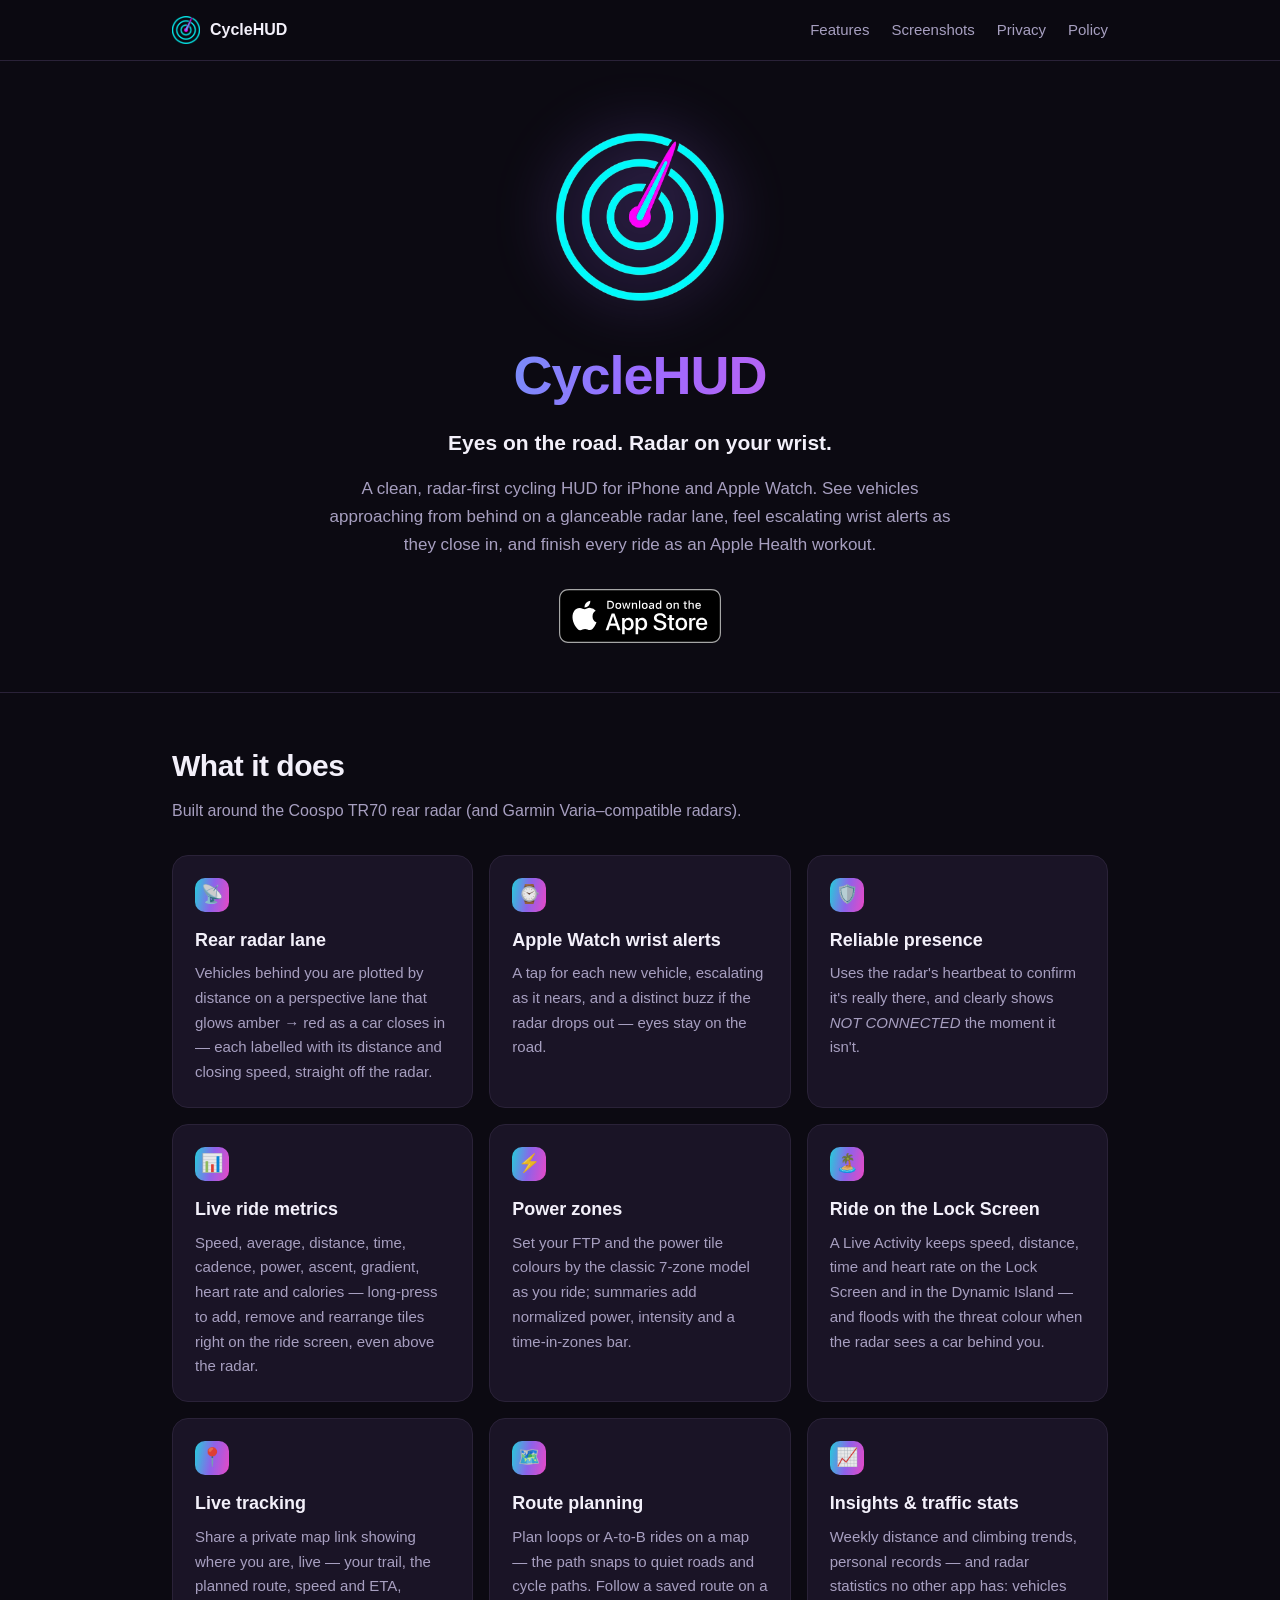
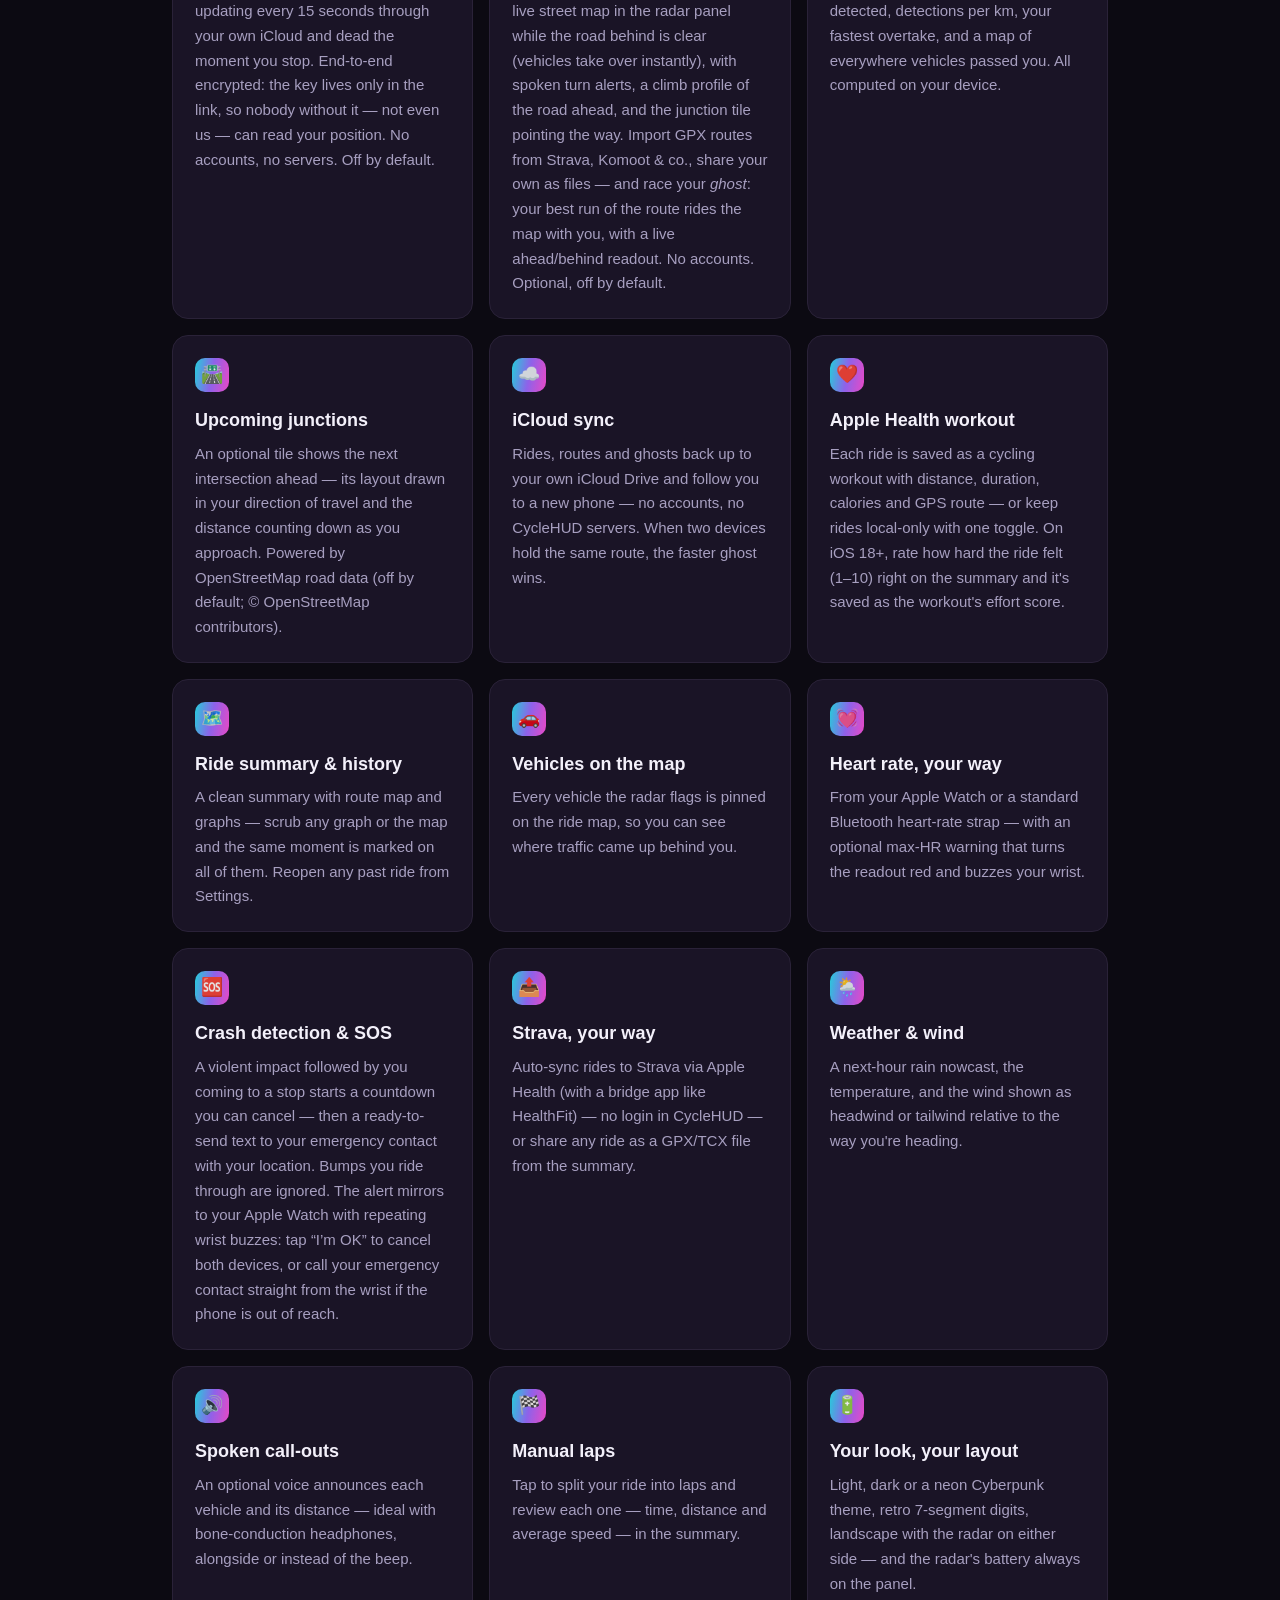
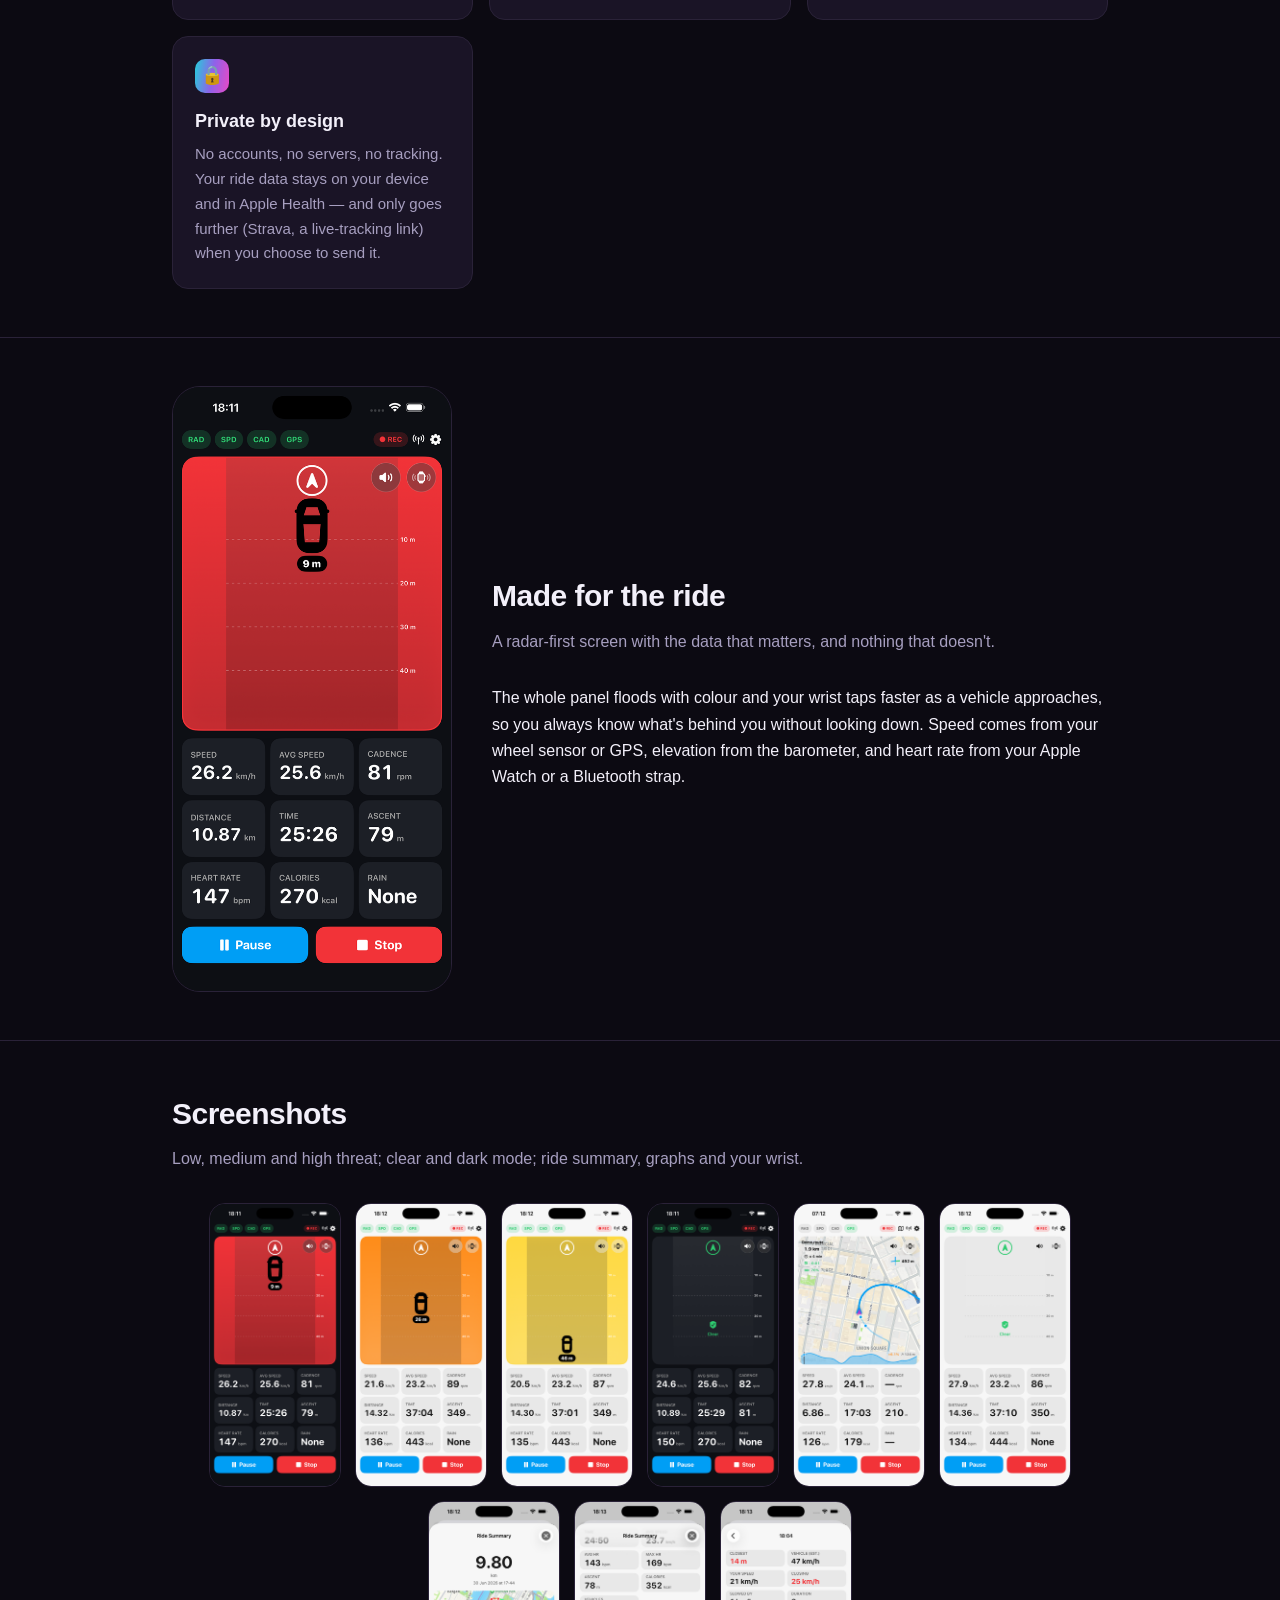
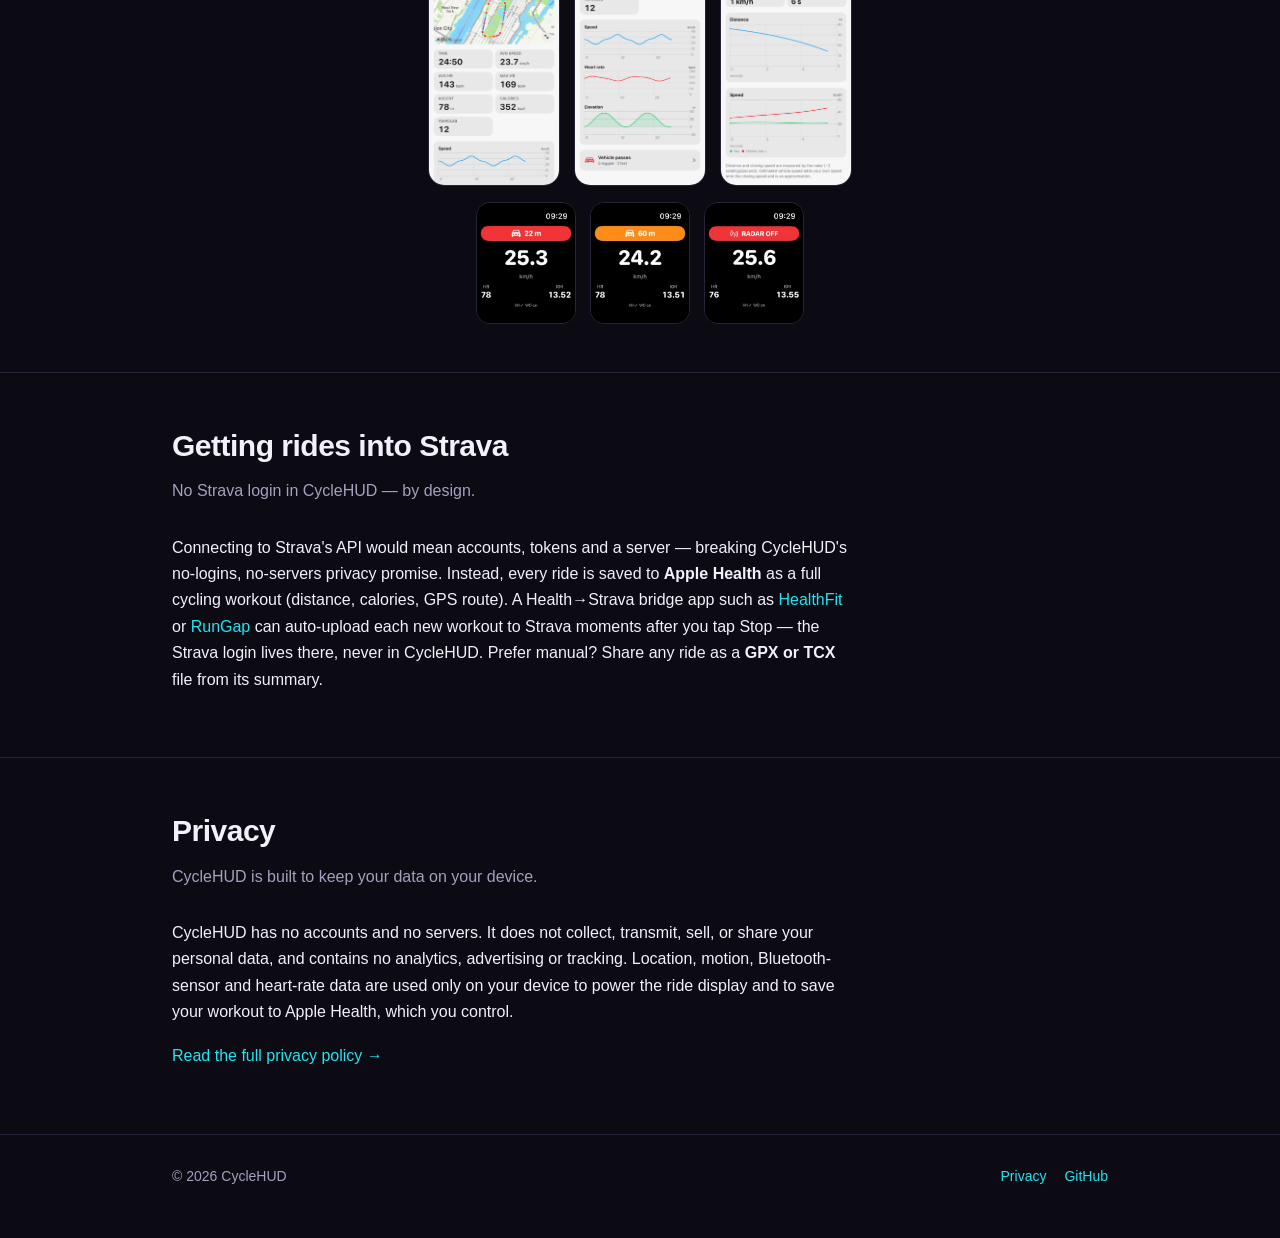
==== docs/index.html @ 5adb099f "Website: revert Strava wording to the bridge/GPX story for now The built-in upload is parked (no API" ====
<!DOCTYPE html>
<html lang="en">
<head>
  <meta charset="utf-8">
  <meta name="viewport" content="width=device-width, initial-scale=1">
  <title>CycleHUD — radar-first cycling HUD for iPhone &amp; Apple Watch</title>
  <meta name="description" content="CycleHUD is a clean, radar-first cycling HUD for iPhone and Apple Watch. See vehicles approaching from behind, feel wrist alerts, and save each ride to Apple Health.">
  <link rel="icon" href="logo.png">
  <link rel="stylesheet" href="style.css">
  <meta property="og:title" content="CycleHUD">
  <meta property="og:description" content="A clean, radar-first cycling HUD for iPhone & Apple Watch.">
  <meta property="og:image" content="logo.png">
</head>
<body>
  <header class="nav">
    <div class="wrap">
      <span class="brand"><img src="logo.png" alt="CycleHUD logo"> CycleHUD</span>
      <nav>
        <a href="#features">Features</a>
        <a href="#screens">Screenshots</a>
        <a href="#privacy">Privacy</a>
        <a href="privacy.html">Policy</a>
      </nav>
    </div>
  </header>

  <main>
    <section class="hero" style="border-top:none">
      <div class="wrap">
        <img class="logo" src="logo.png" alt="CycleHUD radar logo">
        <h1>CycleHUD</h1>
        <p class="tag">Eyes on the road. Radar on your wrist.</p>
        <p class="lead">
          A clean, radar-first cycling HUD for iPhone and Apple Watch. See vehicles
          approaching from behind on a glanceable radar lane, feel escalating wrist
          alerts as they close in, and finish every ride as an Apple Health workout.
        </p>
        <!-- Country-free link (no /us/) so each visitor lands on their own
             storefront; itscg/itsct are Apple's badge-attribution tokens. -->
        <a class="appstore" href="https://apps.apple.com/app/cyclehud/id6784582667?itscg=30200&amp;itsct=apps_box_badge">
          <img src="appstore.svg" alt="Download on the App Store" height="54">
        </a>
      </div>
    </section>

    <section id="features">
      <div class="wrap">
        <h2>What it does</h2>
        <p class="sub">Built around the Coospo TR70 rear radar (and Garmin Varia–compatible radars).</p>
        <div class="grid">
          <div class="card">
            <div class="dot">📡</div>
            <h3>Rear radar lane</h3>
            <p>Vehicles behind you are plotted by distance on a perspective lane that glows amber → red as a car closes in — each labelled with its distance and closing speed, straight off the radar.</p>
          </div>
          <div class="card">
            <div class="dot">⌚️</div>
            <h3>Apple Watch wrist alerts</h3>
            <p>A tap for each new vehicle, escalating as it nears, and a distinct buzz if the radar drops out — eyes stay on the road.</p>
          </div>
          <div class="card">
            <div class="dot">🛡️</div>
            <h3>Reliable presence</h3>
            <p>Uses the radar's heartbeat to confirm it's really there, and clearly shows <em>NOT CONNECTED</em> the moment it isn't.</p>
          </div>
          <div class="card">
            <div class="dot">📊</div>
            <h3>Live ride metrics</h3>
            <p>Speed, average, distance, time, cadence, power, ascent, gradient, heart rate and calories — long-press to add, remove and rearrange tiles right on the ride screen, even above the radar.</p>
          </div>
          <div class="card">
            <div class="dot">⚡️</div>
            <h3>Power zones</h3>
            <p>Set your FTP and the power tile colours by the classic 7-zone model as you ride; summaries add normalized power, intensity and a time-in-zones bar.</p>
          </div>
          <div class="card">
            <div class="dot">🏝️</div>
            <h3>Ride on the Lock Screen</h3>
            <p>A Live Activity keeps speed, distance, time and heart rate on the Lock Screen and in the Dynamic Island — and floods with the threat colour when the radar sees a car behind you.</p>
          </div>
          <div class="card">
            <div class="dot">📍</div>
            <h3>Live tracking</h3>
            <p>Share a private map link showing where you are, live — your trail, the planned route, speed and ETA, updating every 15 seconds through your own iCloud and dead the moment you stop. End-to-end encrypted: the key lives only in the link, so nobody without it — not even us — can read your position. No accounts, no servers. Off by default.</p>
          </div>
          <div class="card">
            <div class="dot">🗺️</div>
            <h3>Route planning</h3>
            <p>Plan loops or A-to-B rides on a map — the path snaps to quiet roads and cycle paths. Follow a saved route on a live street map in the radar panel while the road behind is clear (vehicles take over instantly), with spoken turn alerts, a climb profile of the road ahead, and the junction tile pointing the way. Import GPX routes from Strava, Komoot &amp; co., share your own as files — and race your <em>ghost</em>: your best run of the route rides the map with you, with a live ahead/behind readout. No accounts. Optional, off by default.</p>
          </div>
          <div class="card">
            <div class="dot">📈</div>
            <h3>Insights &amp; traffic stats</h3>
            <p>Weekly distance and climbing trends, personal records — and radar statistics no other app has: vehicles detected, detections per km, your fastest overtake, and a map of everywhere vehicles passed you. All computed on your device.</p>
          </div>
          <div class="card">
            <div class="dot">🛣️</div>
            <h3>Upcoming junctions</h3>
            <p>An optional tile shows the next intersection ahead — its layout drawn in your direction of travel and the distance counting down as you approach. Powered by OpenStreetMap road data (off by default; © OpenStreetMap contributors).</p>
          </div>
          <div class="card">
            <div class="dot">☁️</div>
            <h3>iCloud sync</h3>
            <p>Rides, routes and ghosts back up to your own iCloud Drive and follow you to a new phone — no accounts, no CycleHUD servers. When two devices hold the same route, the faster ghost wins.</p>
          </div>
          <div class="card">
            <div class="dot">❤️</div>
            <h3>Apple Health workout</h3>
            <p>Each ride is saved as a cycling workout with distance, duration, calories and GPS route — or keep rides local-only with one toggle. On iOS 18+, rate how hard the ride felt (1–10) right on the summary and it's saved as the workout's effort score.</p>
          </div>
          <div class="card">
            <div class="dot">🗺️</div>
            <h3>Ride summary &amp; history</h3>
            <p>A clean summary with route map and graphs — scrub any graph or the map and the same moment is marked on all of them. Reopen any past ride from Settings.</p>
          </div>
          <div class="card">
            <div class="dot">🚗</div>
            <h3>Vehicles on the map</h3>
            <p>Every vehicle the radar flags is pinned on the ride map, so you can see where traffic came up behind you.</p>
          </div>
          <div class="card">
            <div class="dot">💓</div>
            <h3>Heart rate, your way</h3>
            <p>From your Apple Watch or a standard Bluetooth heart-rate strap — with an optional max-HR warning that turns the readout red and buzzes your wrist.</p>
          </div>
          <div class="card">
            <div class="dot">🆘</div>
            <h3>Crash detection &amp; SOS</h3>
            <p>A violent impact followed by you coming to a stop starts a countdown you can cancel — then a ready-to-send text to your emergency contact with your location. Bumps you ride through are ignored. The alert mirrors to your Apple Watch with repeating wrist buzzes: tap “I’m OK” to cancel both devices, or call your emergency contact straight from the wrist if the phone is out of reach.</p>
          </div>
          <div class="card">
            <div class="dot">📤</div>
            <h3>Strava, your way</h3>
            <p>Auto-sync rides to Strava via Apple Health (with a bridge app like HealthFit) — no login in CycleHUD — or share any ride as a GPX/TCX file from the summary.</p>
          </div>
          <div class="card">
            <div class="dot">🌦️</div>
            <h3>Weather &amp; wind</h3>
            <p>A next-hour rain nowcast, the temperature, and the wind shown as headwind or tailwind relative to the way you're heading.</p>
          </div>
          <div class="card">
            <div class="dot">🔊</div>
            <h3>Spoken call-outs</h3>
            <p>An optional voice announces each vehicle and its distance — ideal with bone-conduction headphones, alongside or instead of the beep.</p>
          </div>
          <div class="card">
            <div class="dot">🏁</div>
            <h3>Manual laps</h3>
            <p>Tap to split your ride into laps and review each one — time, distance and average speed — in the summary.</p>
          </div>
          <div class="card">
            <div class="dot">🔋</div>
            <h3>Your look, your layout</h3>
            <p>Light, dark or a neon Cyberpunk theme, retro 7-segment digits, landscape with the radar on either side — and the radar's battery always on the panel.</p>
          </div>
          <div class="card">
            <div class="dot">🔒</div>
            <h3>Private by design</h3>
            <p>No accounts, no servers, no tracking. Your ride data stays on your device and in Apple Health — and only goes further (Strava, a live-tracking link) when you choose to send it.</p>
          </div>
        </div>
      </div>
    </section>

    <section>
      <div class="wrap showcase">
        <img src="shots/alert-red.png" alt="CycleHUD main riding screen with the radar panel flooded red as a vehicle closes in">
        <div class="copy">
          <h2>Made for the ride</h2>
          <p class="sub">A radar-first screen with the data that matters, and nothing that doesn't.</p>
          <p>The whole panel floods with colour and your wrist taps faster as a vehicle
            approaches, so you always know what's behind you without looking down.
            Speed comes from your wheel sensor or GPS, elevation from the barometer,
            and heart rate from your Apple Watch or a Bluetooth strap.</p>
        </div>
      </div>
    </section>

    <section id="screens">
      <div class="wrap">
        <h2>Screenshots</h2>
        <p class="sub">Low, medium and high threat; clear and dark mode; ride summary, graphs and your wrist.</p>
        <div class="shots">
          <img src="shots/alert-red.png" alt="Vehicle closing in — radar flooded red">
          <img src="shots/alert-orange.png" alt="Vehicle approaching — amber">
          <img src="shots/radar-far.png" alt="Vehicle detected far back">
          <img src="shots/clear.png" alt="Road clear">
          <img src="shots/route.png" alt="Following a route — live street map with the ghost rider, junction badge and climb profile">
          <img src="shots/dark.png" alt="Dark mode">
          <img src="shots/summary.png" alt="Ride summary with route map">
          <img src="shots/graphs.png" alt="Speed, heart-rate and elevation graphs">
          <img src="shots/pass.png" alt="Vehicle pass detail">
        </div>
        <div class="shots watch">
          <img src="shots/watch-car.png" alt="Apple Watch — vehicle behind">
          <img src="shots/watch-medium.png" alt="Apple Watch — vehicle approaching">
          <img src="shots/watch-radaroff.png" alt="Apple Watch — radar-off warning">
        </div>
      </div>
    </section>

    <section id="strava">
      <div class="wrap">
        <h2>Getting rides into Strava</h2>
        <p class="sub">No Strava login in CycleHUD — by design.</p>
        <p class="policy" style="max-width:680px">
          Connecting to Strava's API would mean accounts, tokens and a server —
          breaking CycleHUD's no-logins, no-servers privacy promise. Instead, every
          ride is saved to <strong>Apple Health</strong> as a full cycling workout
          (distance, calories, GPS route). A Health→Strava bridge app such as
          <a href="https://apps.apple.com/app/healthfit/id1202650514">HealthFit</a>
          or <a href="https://apps.apple.com/app/rungap/id646549884">RunGap</a> can
          auto-upload each new workout to Strava moments after you tap Stop — the
          Strava login lives there, never in CycleHUD. Prefer manual? Share any ride
          as a <strong>GPX or TCX</strong> file from its summary.
        </p>
      </div>
    </section>

    <section id="privacy">
      <div class="wrap">
        <h2>Privacy</h2>
        <p class="sub">CycleHUD is built to keep your data on your device.</p>
        <p class="policy" style="max-width:680px">
          CycleHUD has no accounts and no servers. It does not collect, transmit, sell,
          or share your personal data, and contains no analytics, advertising or tracking.
          Location, motion, Bluetooth-sensor and heart-rate data are used only on your
          device to power the ride display and to save your workout to Apple Health, which
          you control.
        </p>
        <p style="margin-top:18px"><a href="privacy.html">Read the full privacy policy →</a></p>
      </div>
    </section>
  </main>

  <footer>
    <div class="wrap">
      <span>© <span id="yr"></span> CycleHUD</span>
      <nav>
        <a href="privacy.html">Privacy</a>
        <a href="https://github.com/paulrobinson010/CycleHUD">GitHub</a>
      </nav>
    </div>
  </footer>

  <div class="lightbox" id="lightbox"><img alt="Screenshot"></div>

  <script>
    document.getElementById('yr').textContent = new Date().getFullYear();
    (function () {
      var lb = document.getElementById('lightbox');
      var lbImg = lb.querySelector('img');
      document.querySelectorAll('.shots img').forEach(function (img) {
        img.addEventListener('click', function () {
          lbImg.src = img.src;
          lbImg.alt = img.alt;
          lb.classList.add('open');
        });
      });
      function close() { lb.classList.remove('open'); }
      lb.addEventListener('click', close);
      document.addEventListener('keydown', function (e) { if (e.key === 'Escape') close(); });
    })();
  </script>
</body>
</html>
---- docs/style.css ----
:root {
  --bg: #0c0a12;
  --bg-soft: #141020;
  --panel: #1a1426;
  --text: #f3f0fa;
  --muted: #a79fc0;
  --line: #2a2238;
  --cyan: #25e3ee;
  --pink: #ff4fd8;
  --purple: #9b6bff;
  --grad: linear-gradient(100deg, #25e3ee 0%, #9b6bff 50%, #ff4fd8 100%);
}

* { box-sizing: border-box; }

html { scroll-behavior: smooth; }

body {
  margin: 0;
  background: var(--bg);
  color: var(--text);
  font: 16px/1.65 -apple-system, BlinkMacSystemFont, "Segoe UI", Roboto, Helvetica, Arial, sans-serif;
  -webkit-font-smoothing: antialiased;
}

a { color: var(--cyan); text-decoration: none; }
a:hover { text-decoration: underline; }

.wrap { max-width: 980px; margin: 0 auto; padding: 0 22px; }

/* Nav */
header.nav {
  position: sticky; top: 0; z-index: 10;
  background: rgba(12,10,18,0.82);
  backdrop-filter: saturate(150%) blur(10px);
  border-bottom: 1px solid var(--line);
}
.nav .wrap { display: flex; align-items: center; gap: 14px; height: 60px; }
.nav .brand { display: flex; align-items: center; gap: 10px; font-weight: 700; }
.nav .brand img { width: 28px; height: 28px; }
.nav nav { margin-left: auto; display: flex; gap: 22px; font-size: 15px; }
.nav nav a { color: var(--muted); }
.nav nav a:hover { color: var(--text); text-decoration: none; }

/* Hero */
.hero { text-align: center; padding: 72px 0 40px; }
.hero img.logo {
  width: 168px; height: 168px;
  filter: drop-shadow(0 0 30px rgba(155,107,255,0.45));
}
.hero h1 {
  font-size: 54px; margin: 22px 0 6px; letter-spacing: -1px;
  background: var(--grad); -webkit-background-clip: text;
  background-clip: text; -webkit-text-fill-color: transparent;
}
.hero .tag { font-size: 21px; color: var(--text); margin: 0 0 14px; font-weight: 600; }
.hero p.lead { color: var(--muted); max-width: 640px; margin: 0 auto; font-size: 17px; }
.badge {
  display: inline-block; margin-top: 26px; padding: 10px 18px;
  border: 1px solid var(--line); border-radius: 999px;
  color: var(--muted); font-size: 14px; background: var(--bg-soft);
}
/* Official App Store badge: keep clear space ≥ ¼ badge height around it
   (Apple marketing guidelines) — the margins provide it. */
.hero .appstore { display: inline-block; margin-top: 30px; }
.hero .appstore img { height: 54px; width: auto; display: block; }
.hero .appstore:hover img { opacity: 0.85; }

/* Sections */
section { padding: 48px 0; border-top: 1px solid var(--line); }
section h2 { font-size: 30px; margin: 0 0 8px; letter-spacing: -0.5px; }
section .sub { color: var(--muted); margin: 0 0 30px; }

/* Features */
.grid { display: grid; grid-template-columns: repeat(auto-fit, minmax(250px, 1fr)); gap: 16px; }
.card {
  background: var(--panel); border: 1px solid var(--line);
  border-radius: 16px; padding: 22px;
}
.card h3 { margin: 0 0 6px; font-size: 18px; }
.card p { margin: 0; color: var(--muted); font-size: 15px; }
.card .dot {
  width: 34px; height: 34px; border-radius: 10px; margin-bottom: 14px;
  background: var(--grad); opacity: 0.9;
  display: flex; align-items: center; justify-content: center;
  font-size: 18px;
}

/* Showcase */
.showcase { display: flex; gap: 40px; align-items: center; flex-wrap: wrap; }
.showcase img { width: 280px; max-width: 70vw; border-radius: 28px; border: 1px solid var(--line); }
.showcase .copy { flex: 1; min-width: 260px; }

/* Privacy teaser + content */
.policy h3 { margin: 26px 0 6px; font-size: 19px; }
.policy p, .policy li { color: var(--muted); }
.policy ul { padding-left: 20px; }
.policy .updated { color: var(--muted); font-size: 14px; }
.note {
  background: var(--bg-soft); border: 1px solid var(--line);
  border-left: 3px solid var(--purple); border-radius: 10px;
  padding: 14px 18px; color: var(--muted); font-size: 15px;
}

/* Footer */
footer { border-top: 1px solid var(--line); padding: 30px 0 50px; color: var(--muted); font-size: 14px; }
footer .wrap { display: flex; gap: 16px; flex-wrap: wrap; align-items: center; }
footer nav { margin-left: auto; display: flex; gap: 18px; }

/* Screenshot gallery */
.shots { display: flex; flex-wrap: wrap; gap: 14px; justify-content: center; }
.shots img {
  width: 132px; border-radius: 16px; border: 1px solid var(--line);
  cursor: zoom-in; transition: transform .15s ease, border-color .15s ease;
}
.shots img:hover { transform: translateY(-3px); border-color: var(--purple); }
.shots.watch { margin-top: 16px; }
.shots.watch img { width: 100px; border-radius: 14px; }

/* Click-to-enlarge lightbox */
.lightbox {
  display: none; position: fixed; inset: 0; z-index: 100; cursor: zoom-out;
  background: rgba(6,4,12,0.92); align-items: center; justify-content: center; padding: 28px;
}
.lightbox.open { display: flex; }
.lightbox img {
  max-width: 92vw; max-height: 90vh; border-radius: 26px; border: 1px solid var(--line);
}

@media (max-width: 600px) {
  .hero h1 { font-size: 40px; }
  .nav nav { gap: 14px; }
  .shots img { width: 28vw; }
  .shots.watch img { width: 24vw; }
}
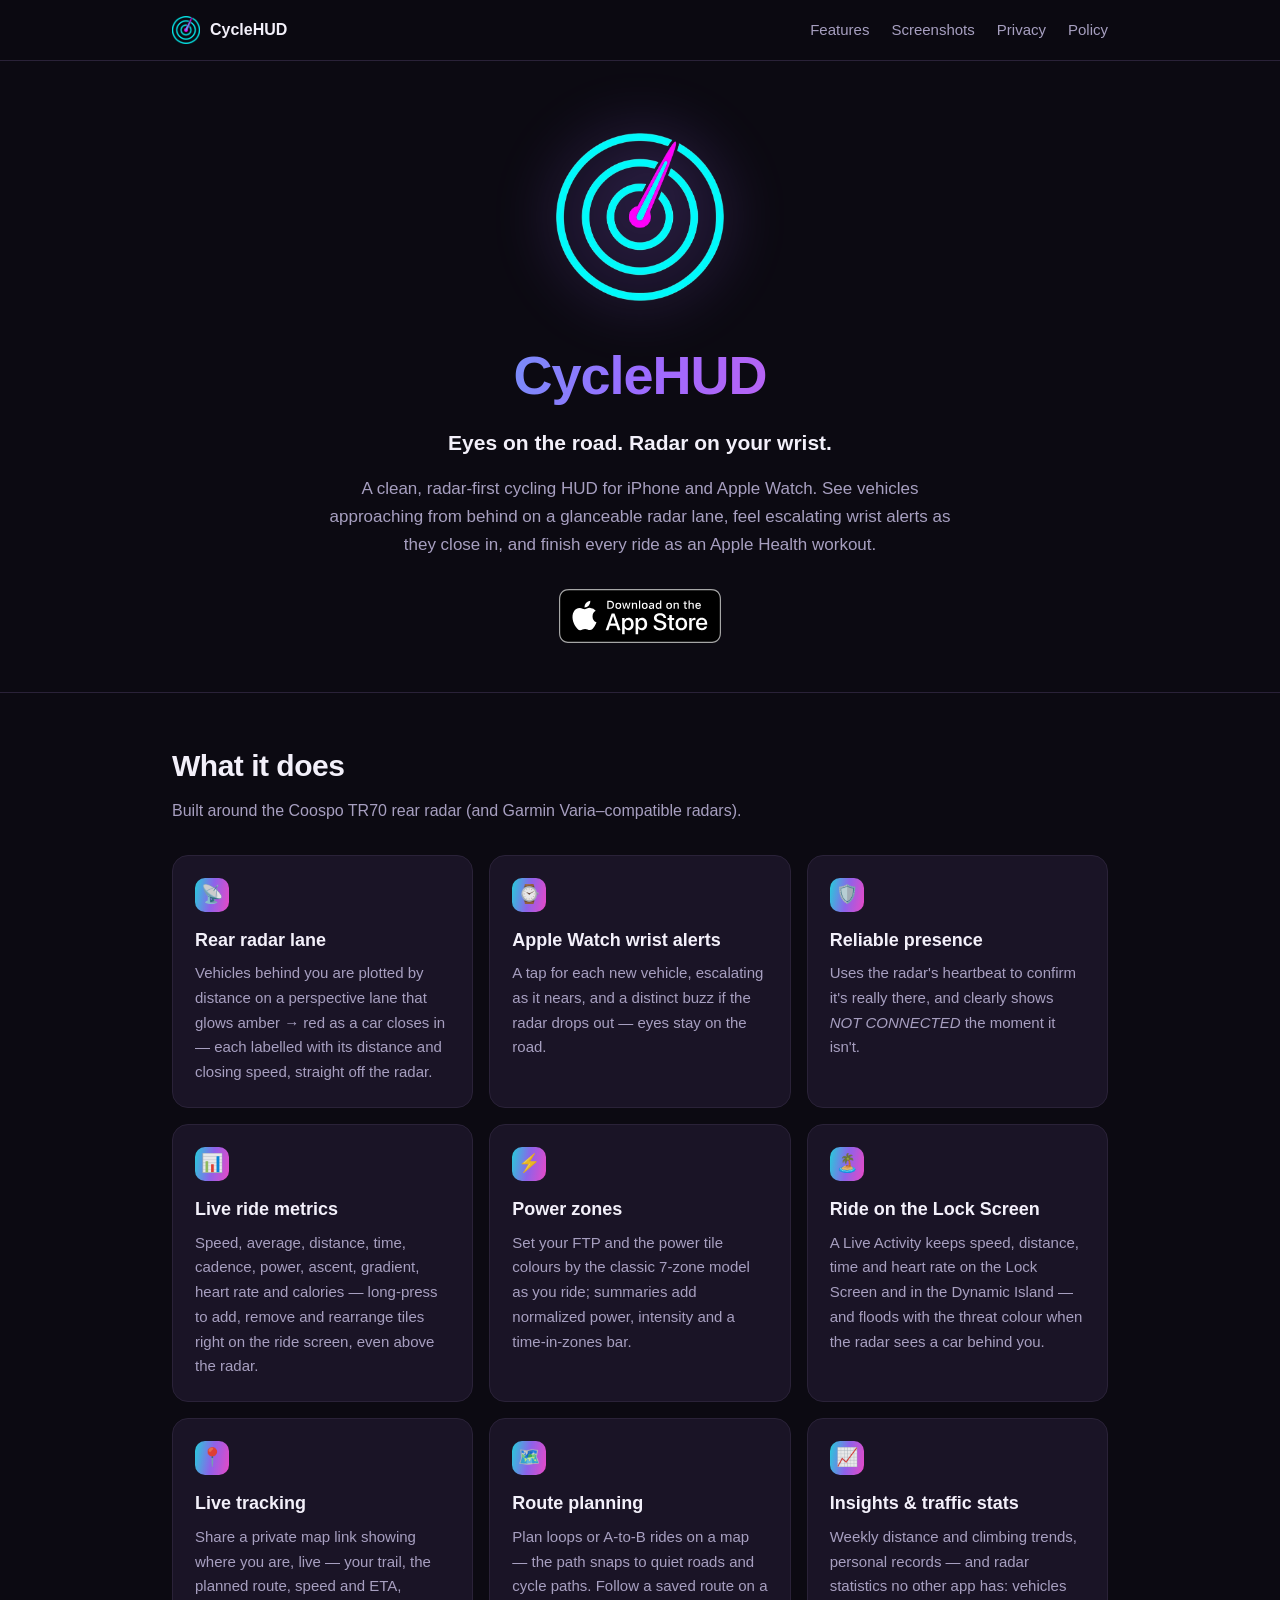
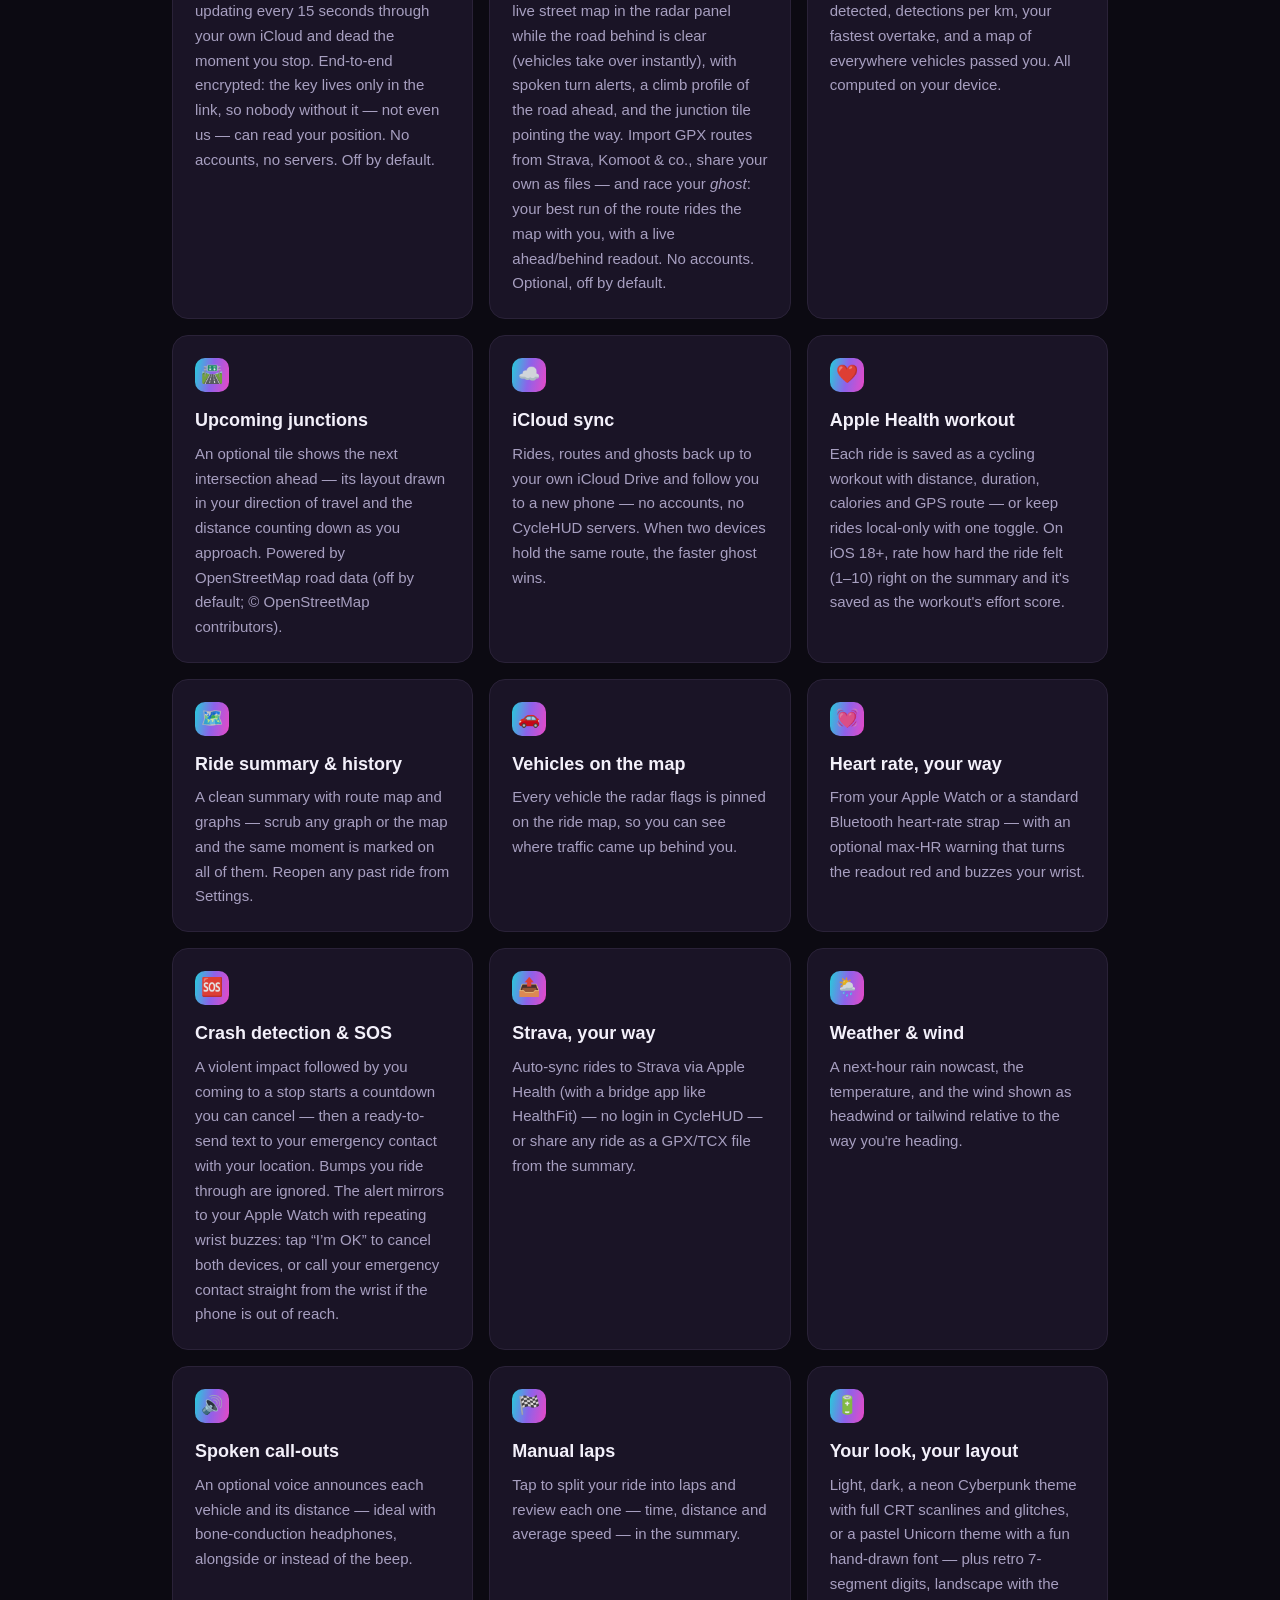
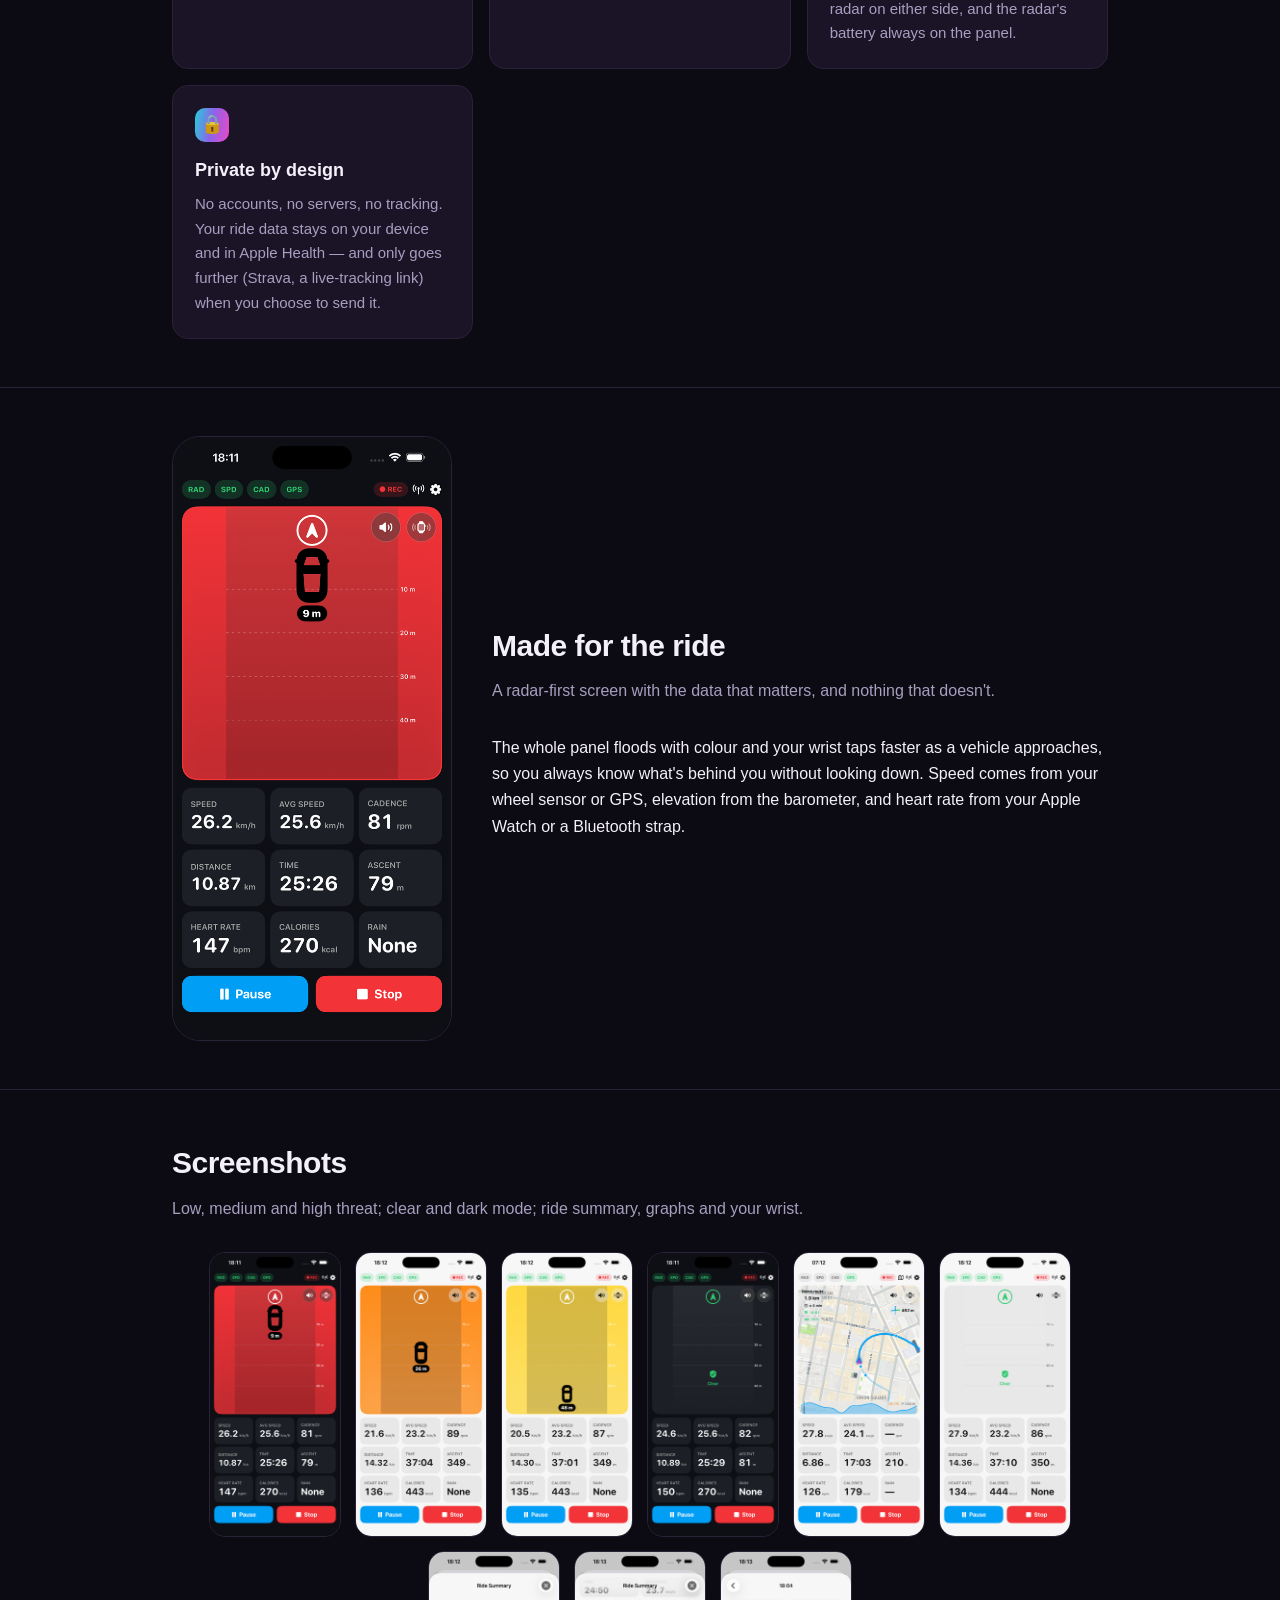
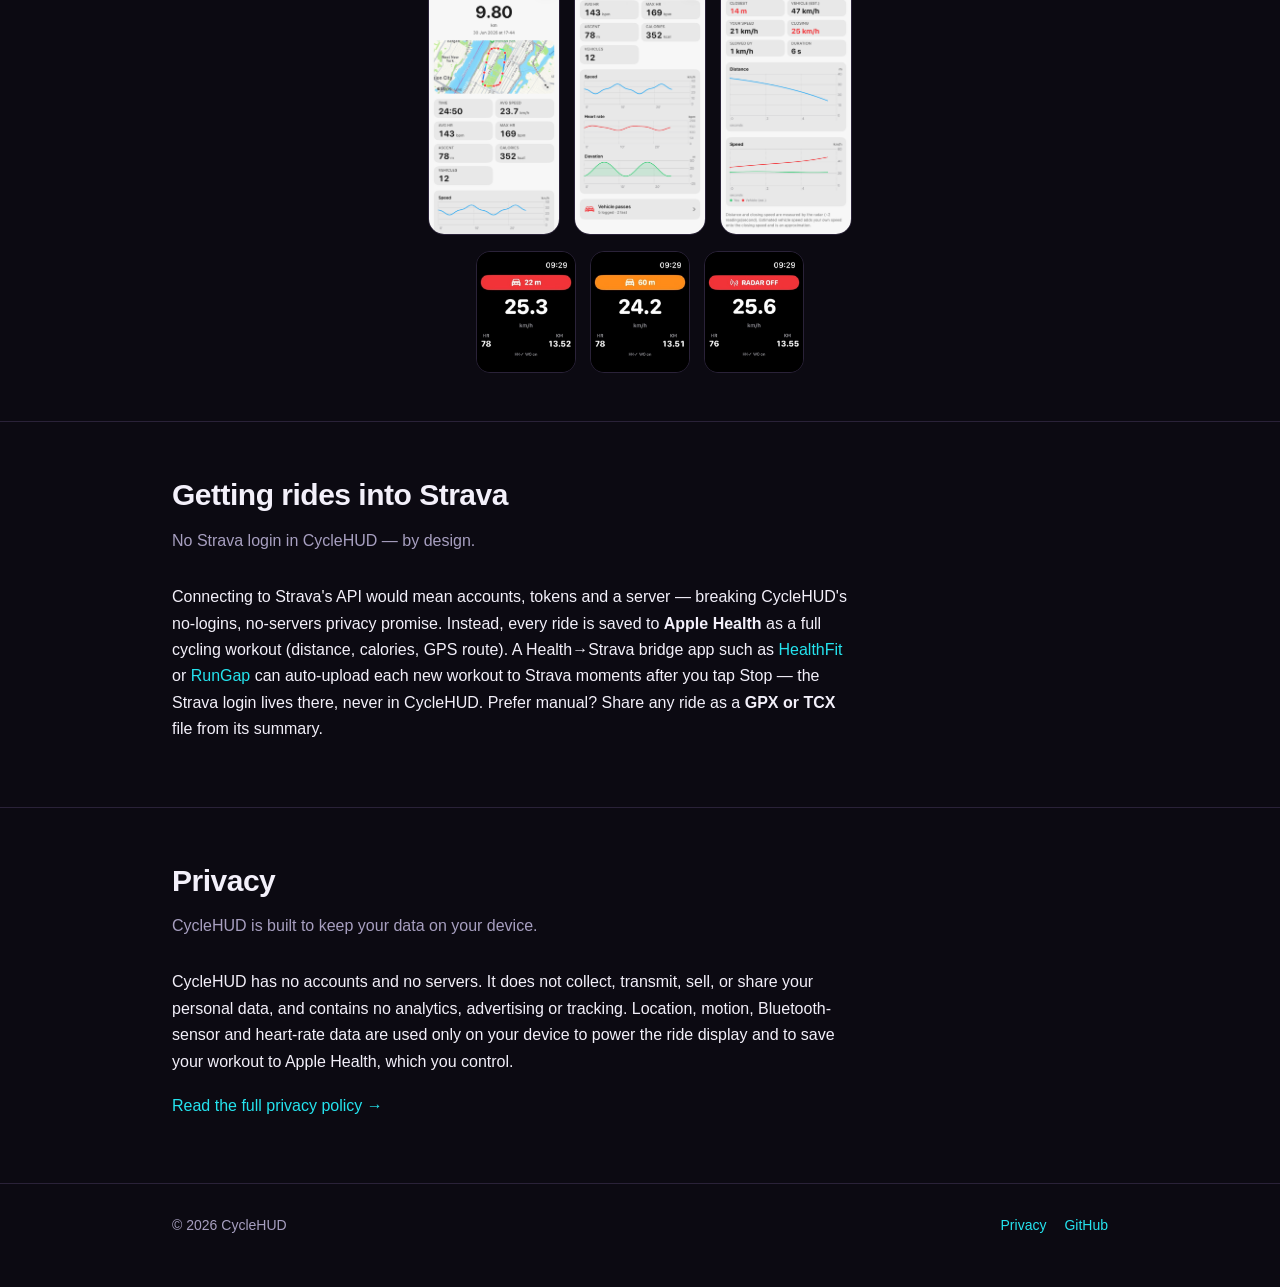
==== commit 125f40b6: "Unicorn theme: Cyberpunk's pastel antithesis Fourth appearance in Settings: a pink-to-mint pastel wa" ====
--- a/docs/index.html
+++ b/docs/index.html
@@ -151,7 +151,7 @@
           <div class="card">
             <div class="dot">🔋</div>
             <h3>Your look, your layout</h3>
-            <p>Light, dark or a neon Cyberpunk theme, retro 7-segment digits, landscape with the radar on either side — and the radar's battery always on the panel.</p>
+            <p>Light, dark, a neon Cyberpunk theme with full CRT scanlines and glitches, or a pastel Unicorn theme with a fun hand-drawn font — plus retro 7-segment digits, landscape with the radar on either side, and the radar's battery always on the panel.</p>
           </div>
           <div class="card">
             <div class="dot">🔒</div>
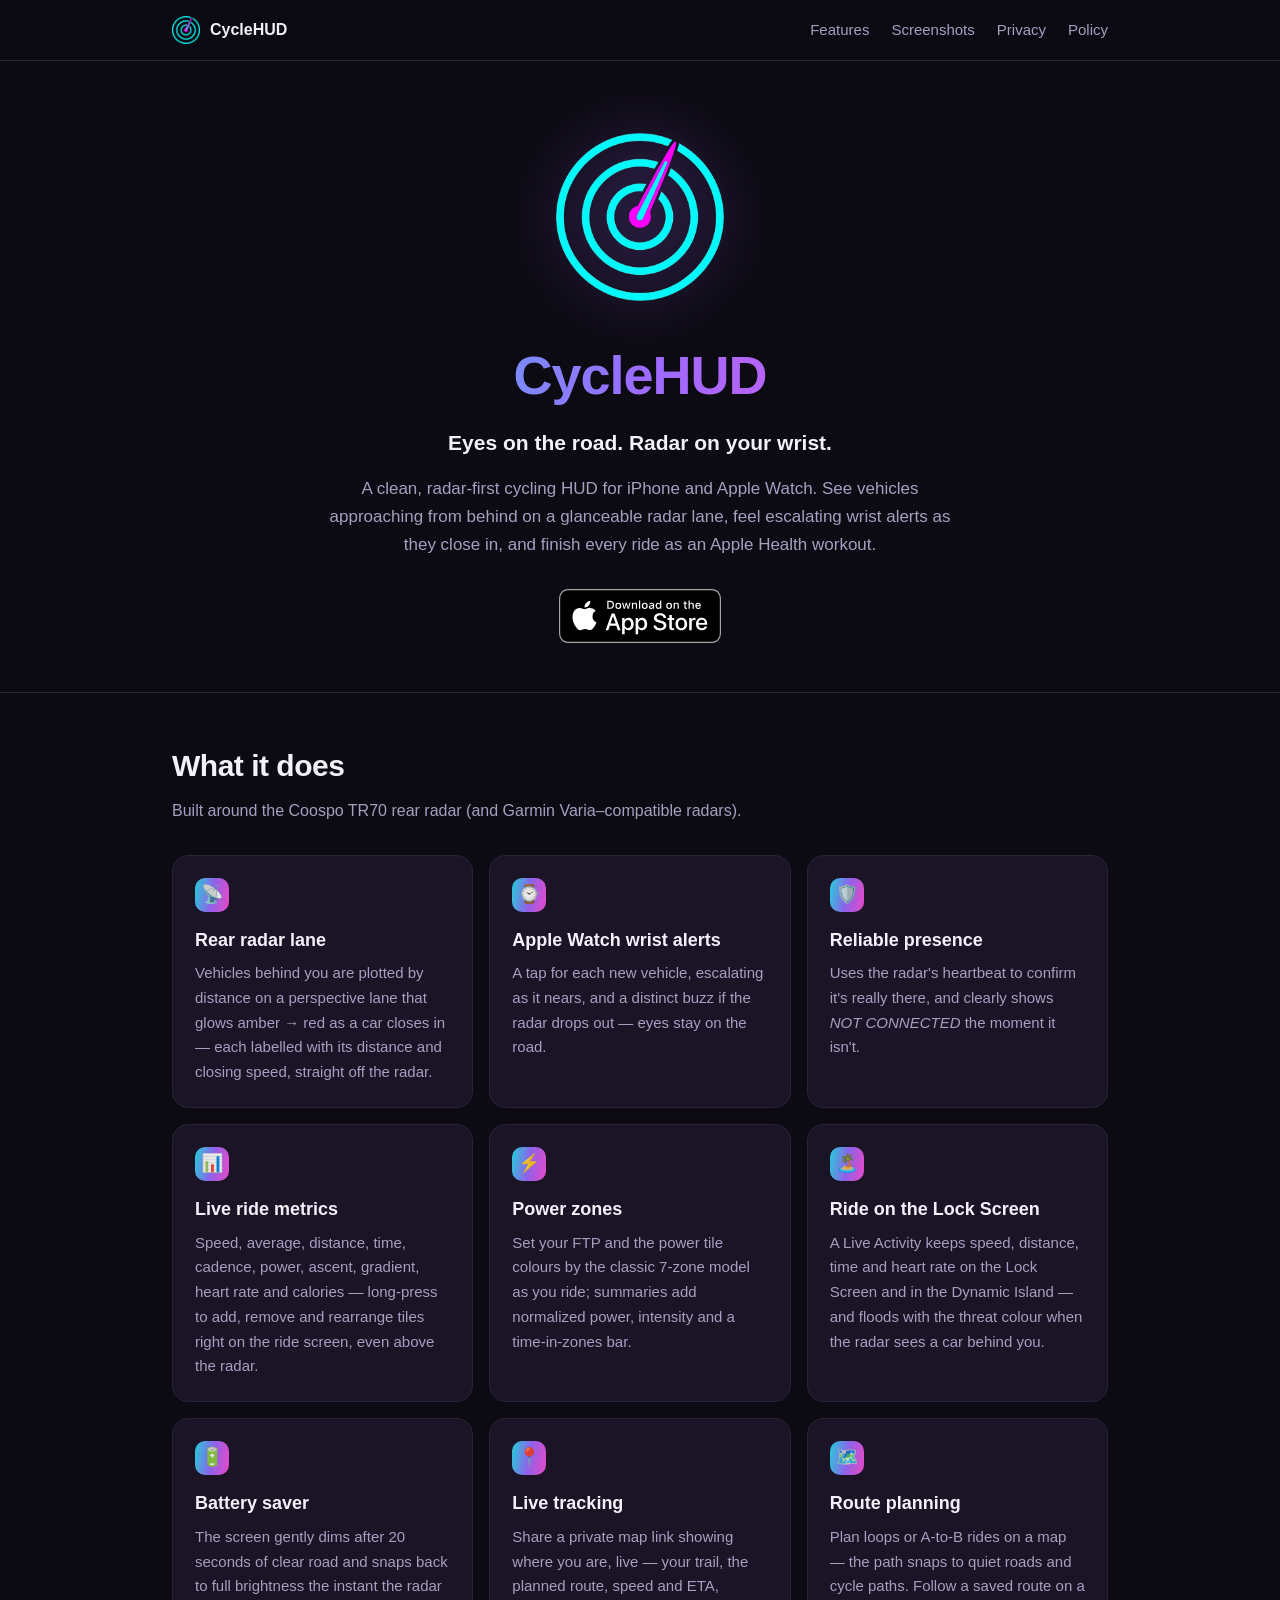
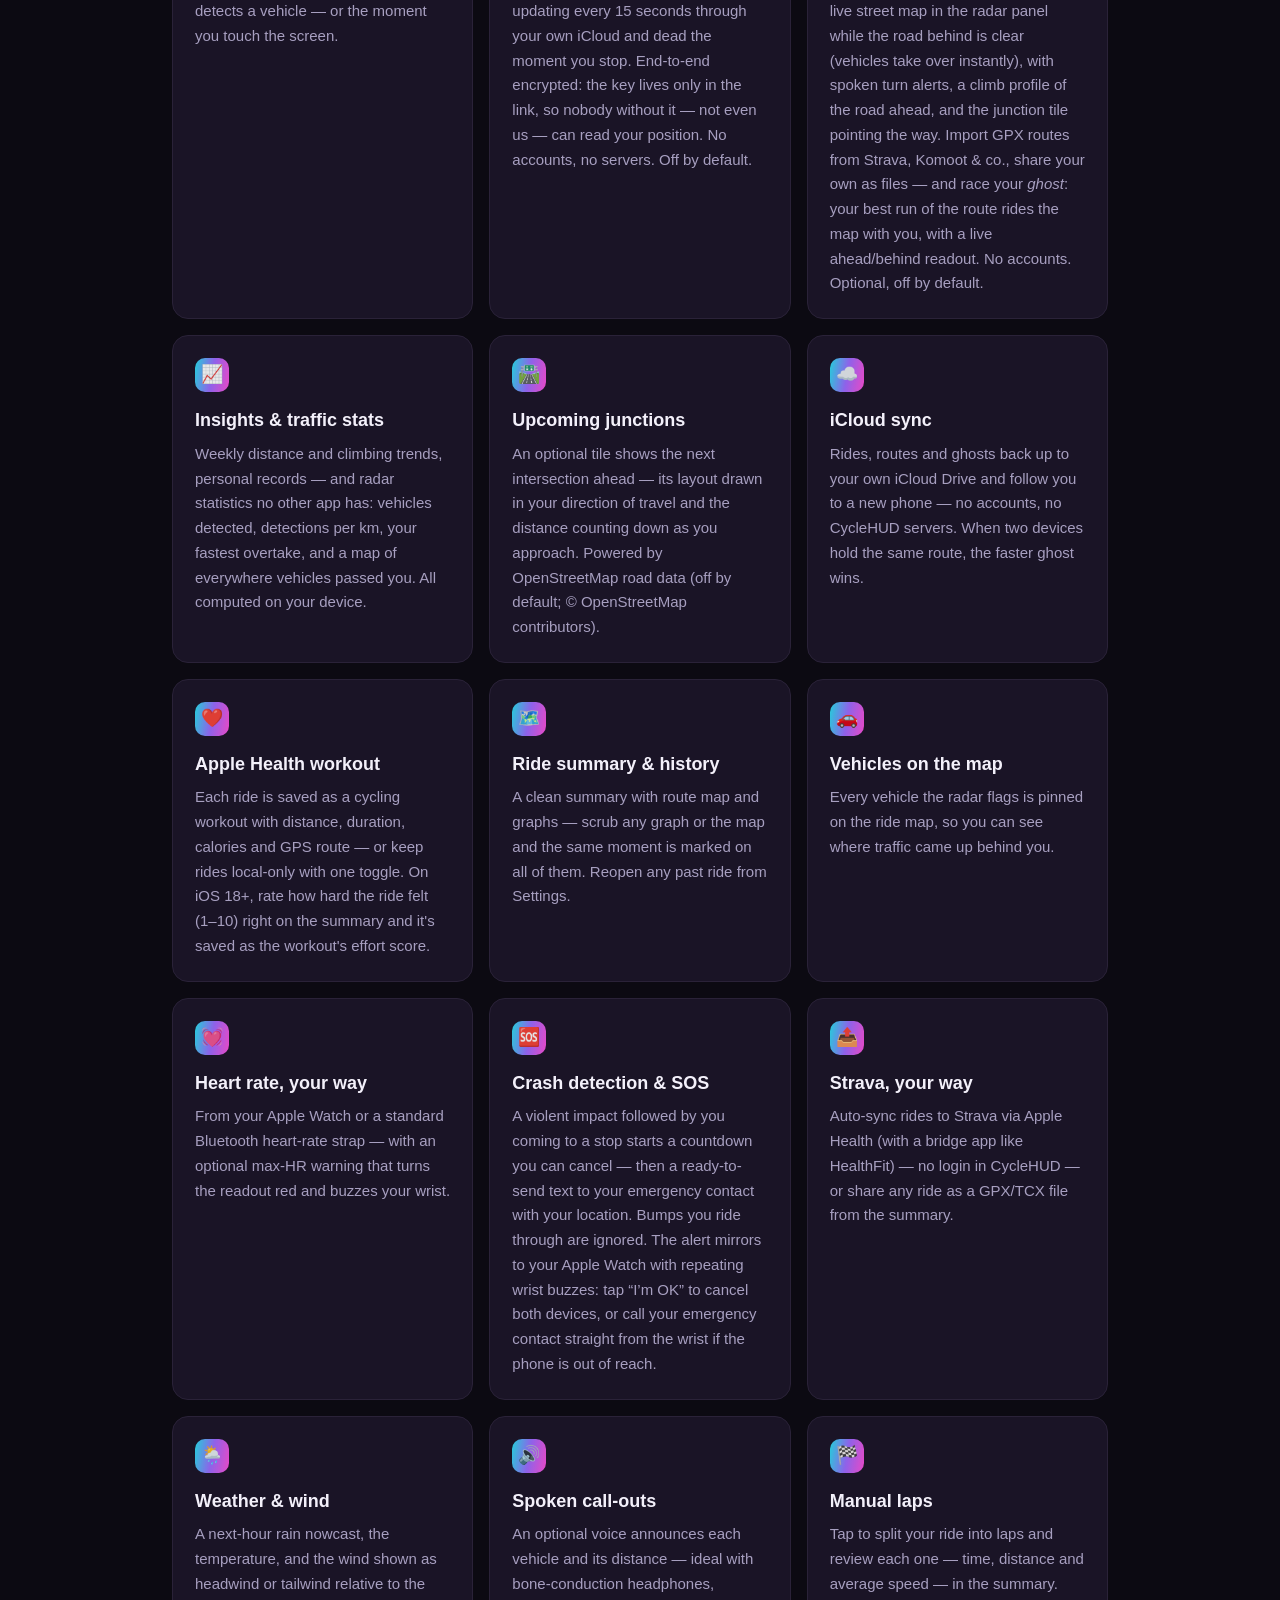
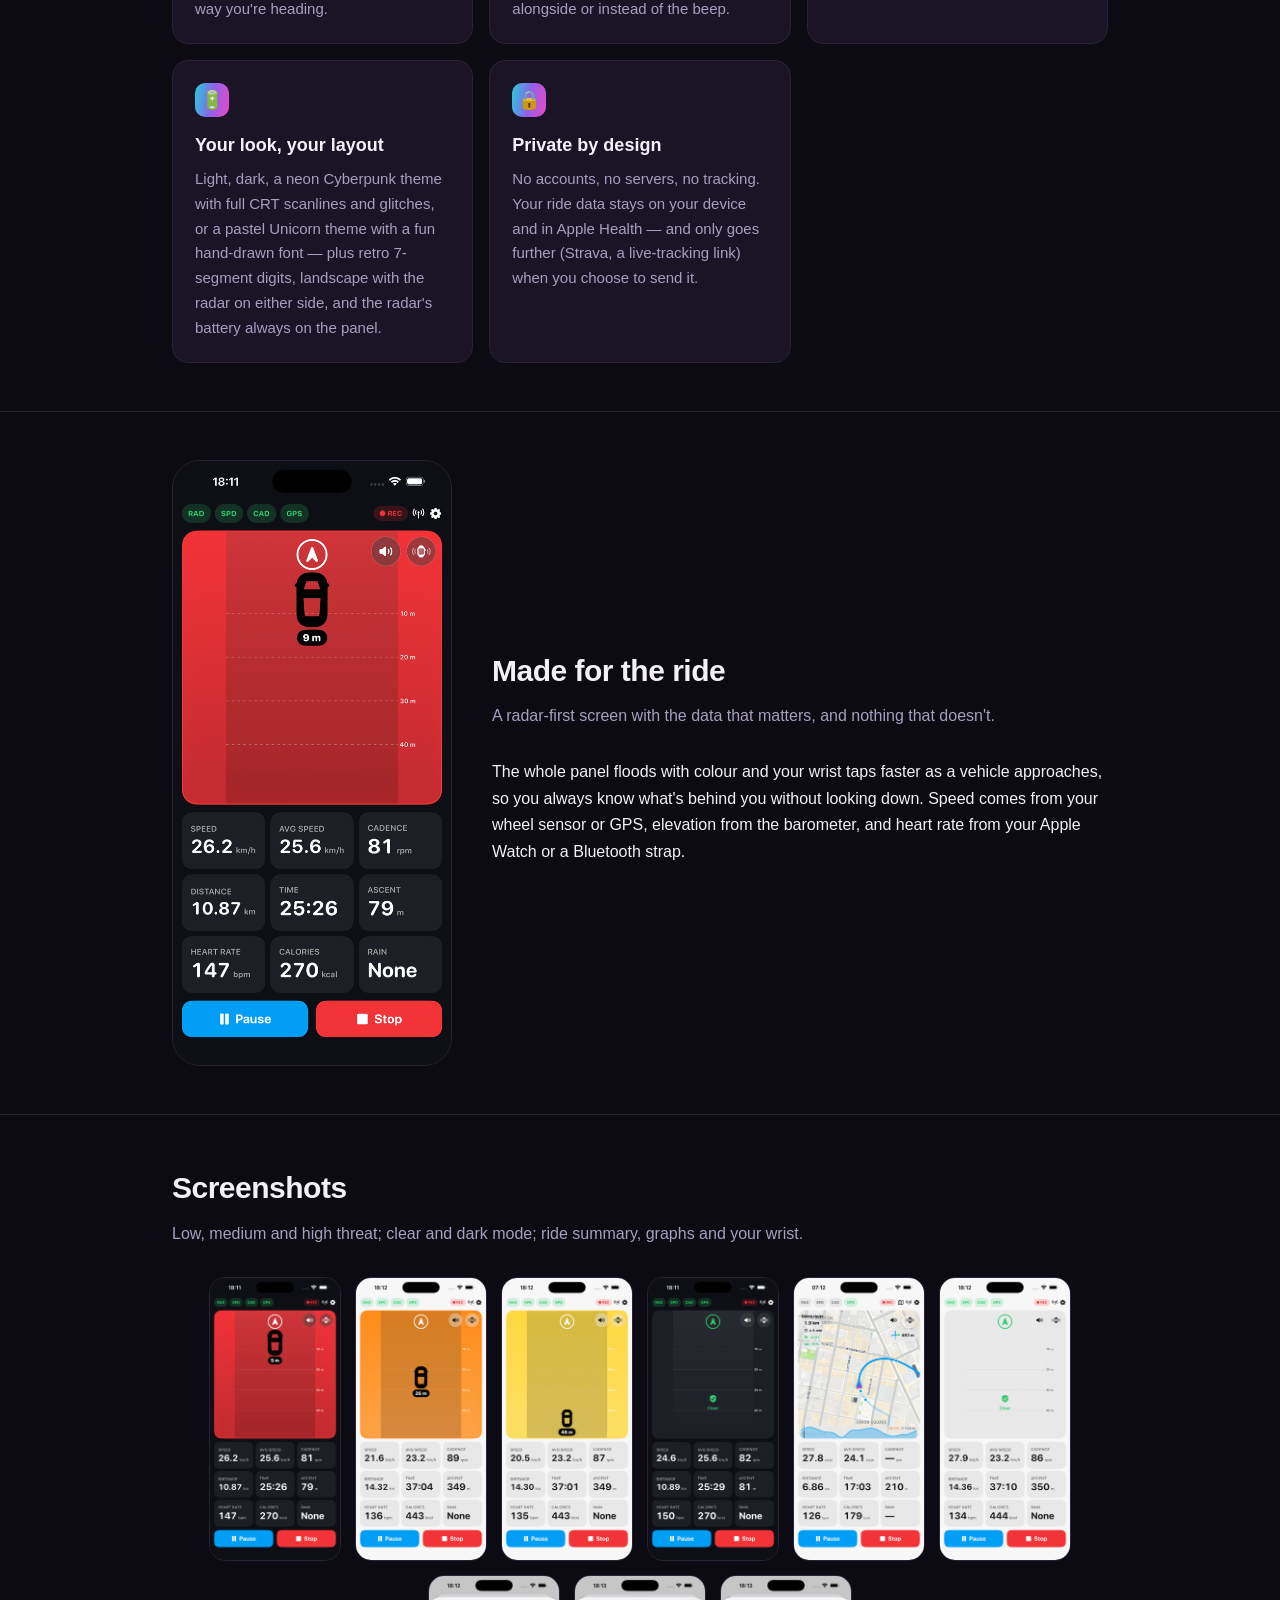
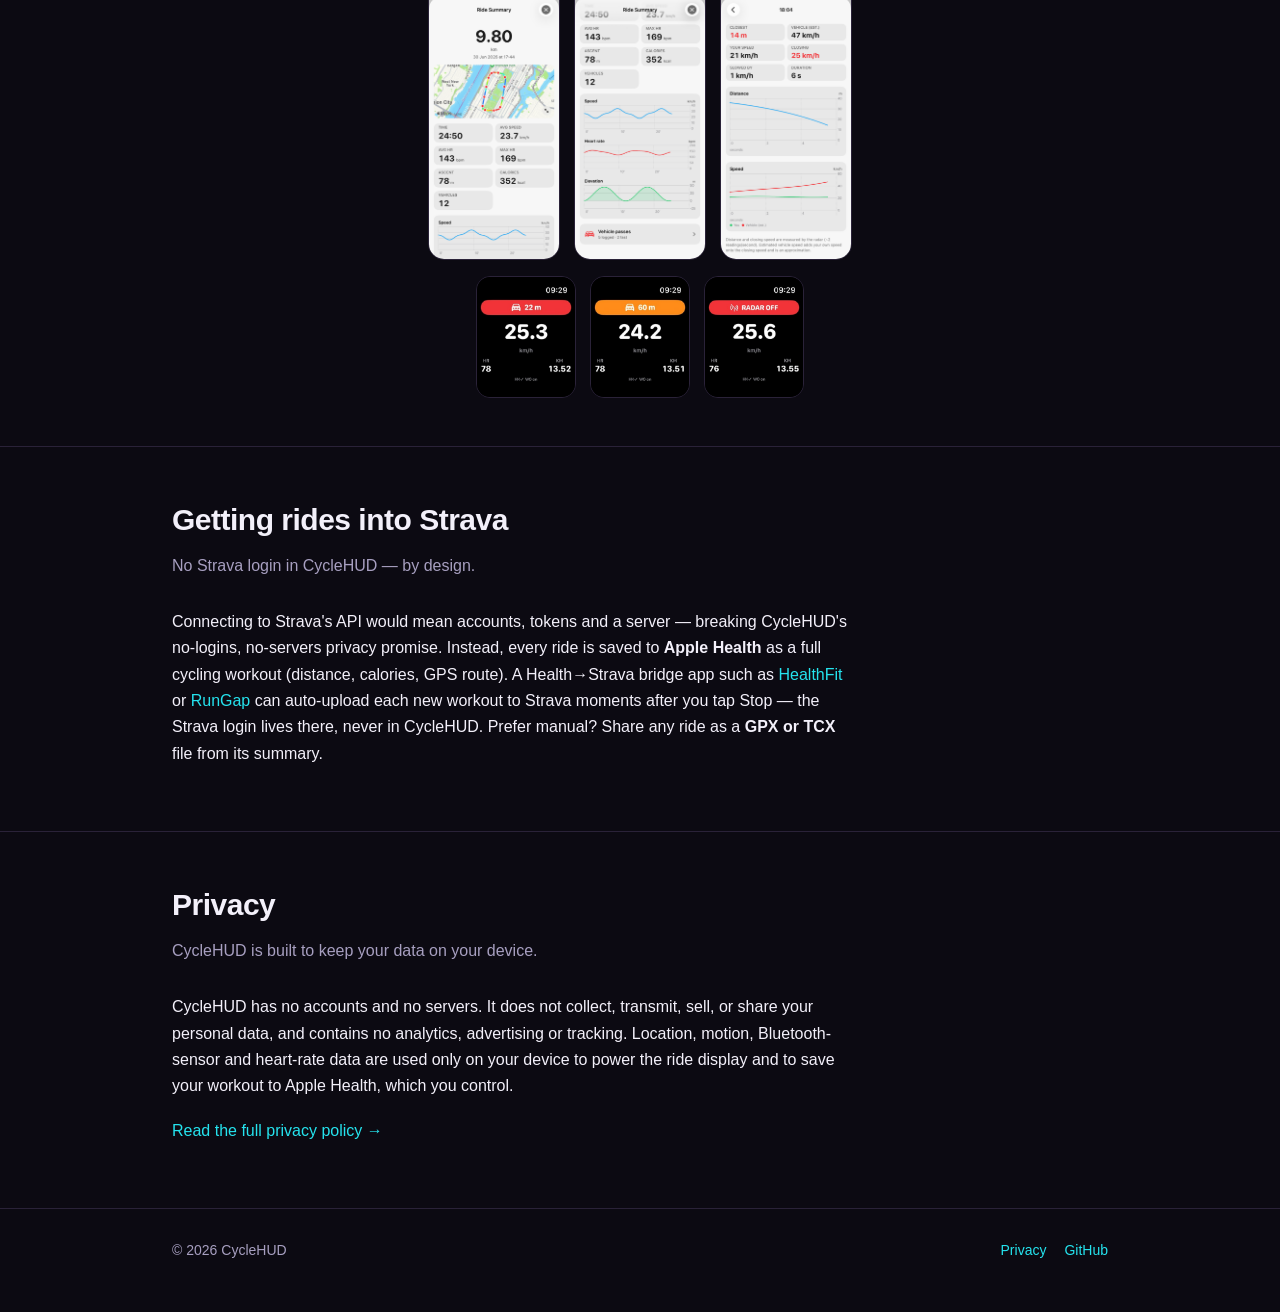
==== commit cc538e08: "Battery round one: map camera gating, radio throttles, auto-dim, drain log A 90-minute ride was cost" ====
--- a/docs/index.html
+++ b/docs/index.html
@@ -79,6 +79,11 @@
             <p>A Live Activity keeps speed, distance, time and heart rate on the Lock Screen and in the Dynamic Island — and floods with the threat colour when the radar sees a car behind you.</p>
           </div>
           <div class="card">
+            <div class="dot">🔋</div>
+            <h3>Battery saver</h3>
+            <p>The screen gently dims after 20 seconds of clear road and snaps back to full brightness the instant the radar detects a vehicle — or the moment you touch the screen.</p>
+          </div>
+          <div class="card">
             <div class="dot">📍</div>
             <h3>Live tracking</h3>
             <p>Share a private map link showing where you are, live — your trail, the planned route, speed and ETA, updating every 15 seconds through your own iCloud and dead the moment you stop. End-to-end encrypted: the key lives only in the link, so nobody without it — not even us — can read your position. No accounts, no servers. Off by default.</p>
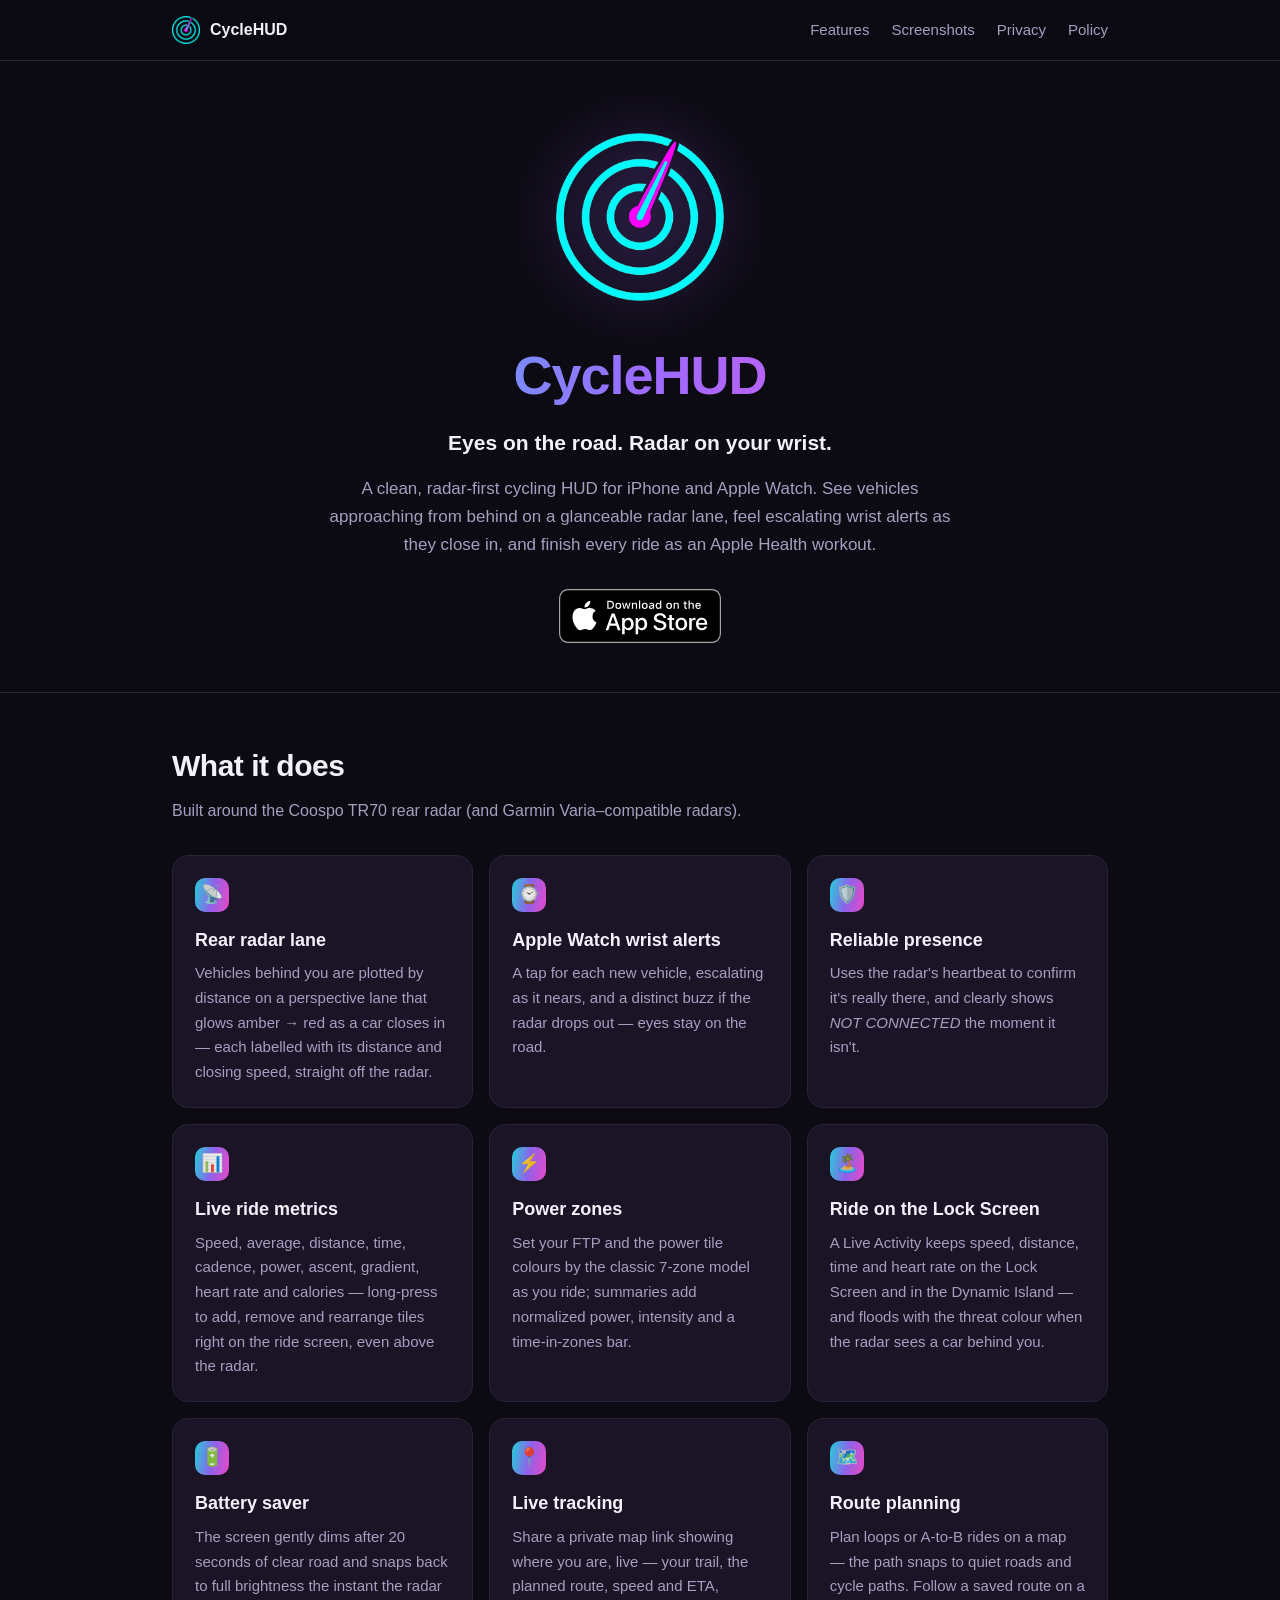
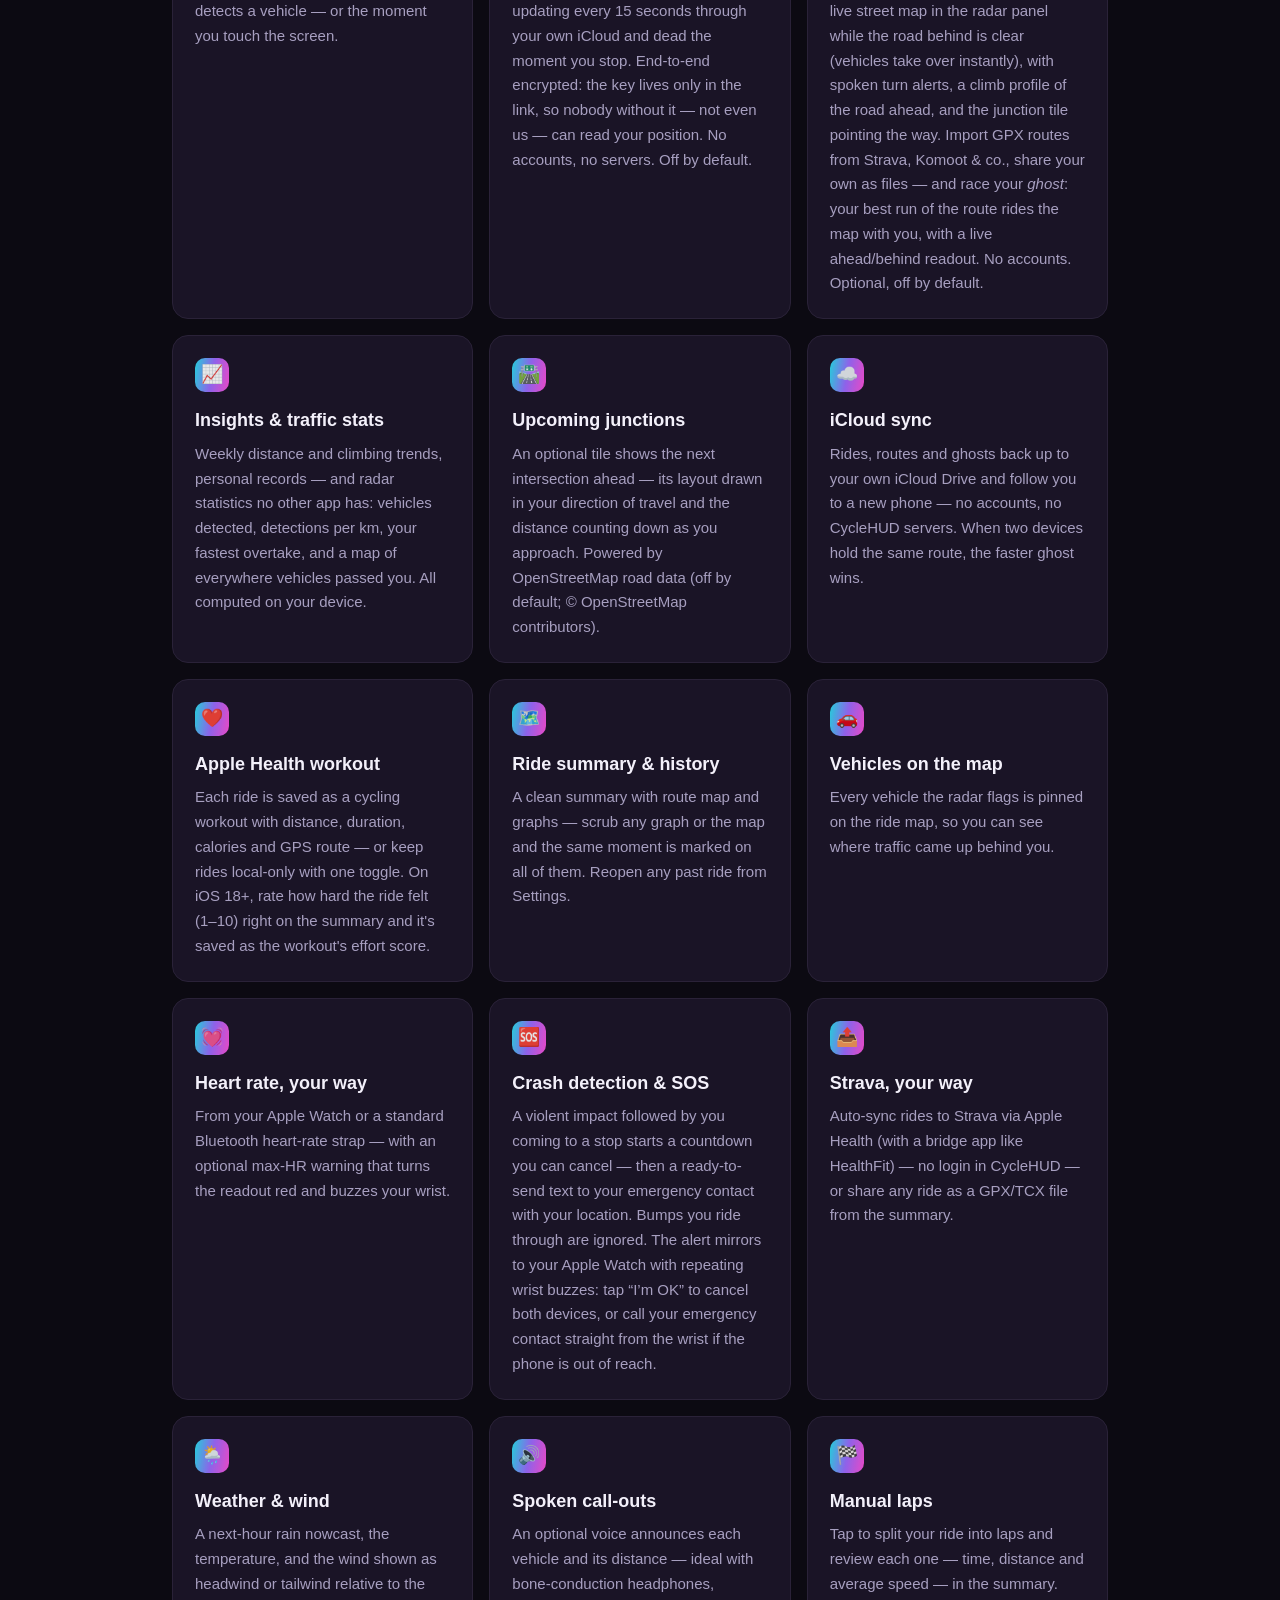
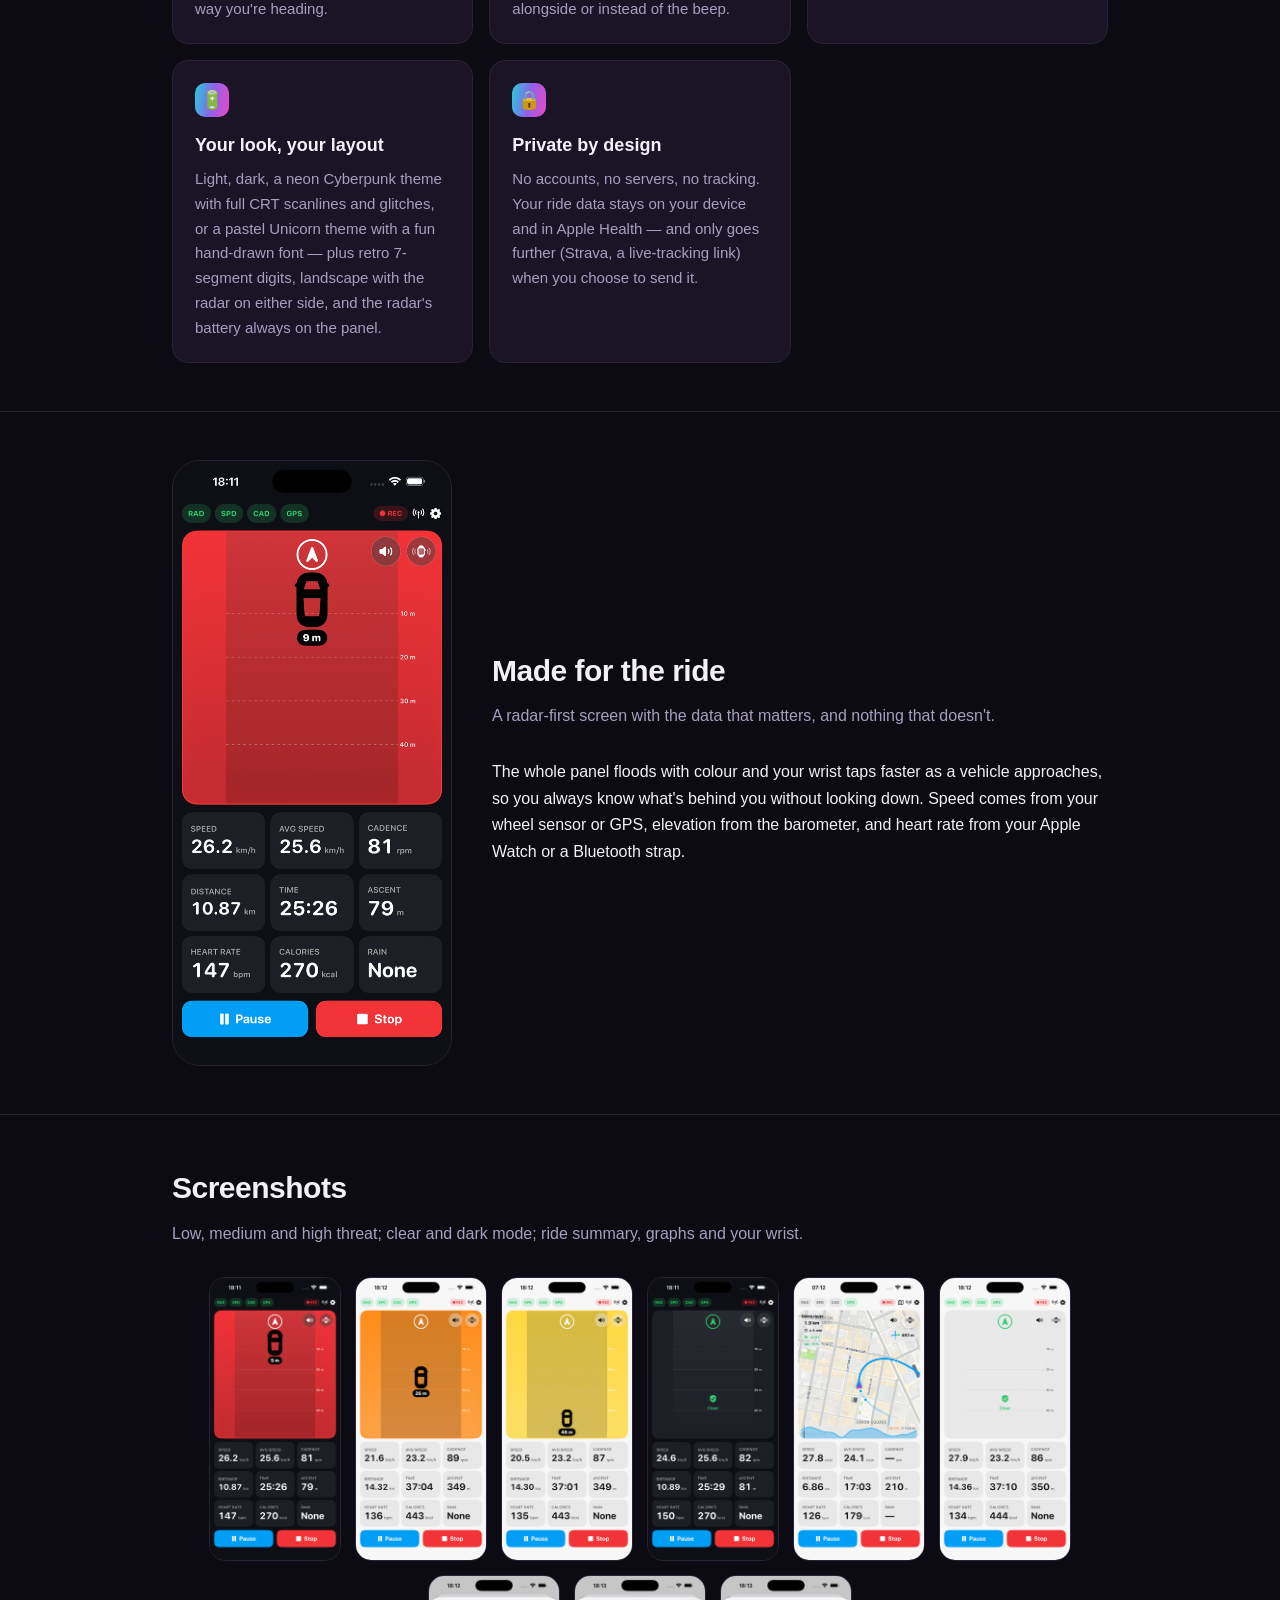
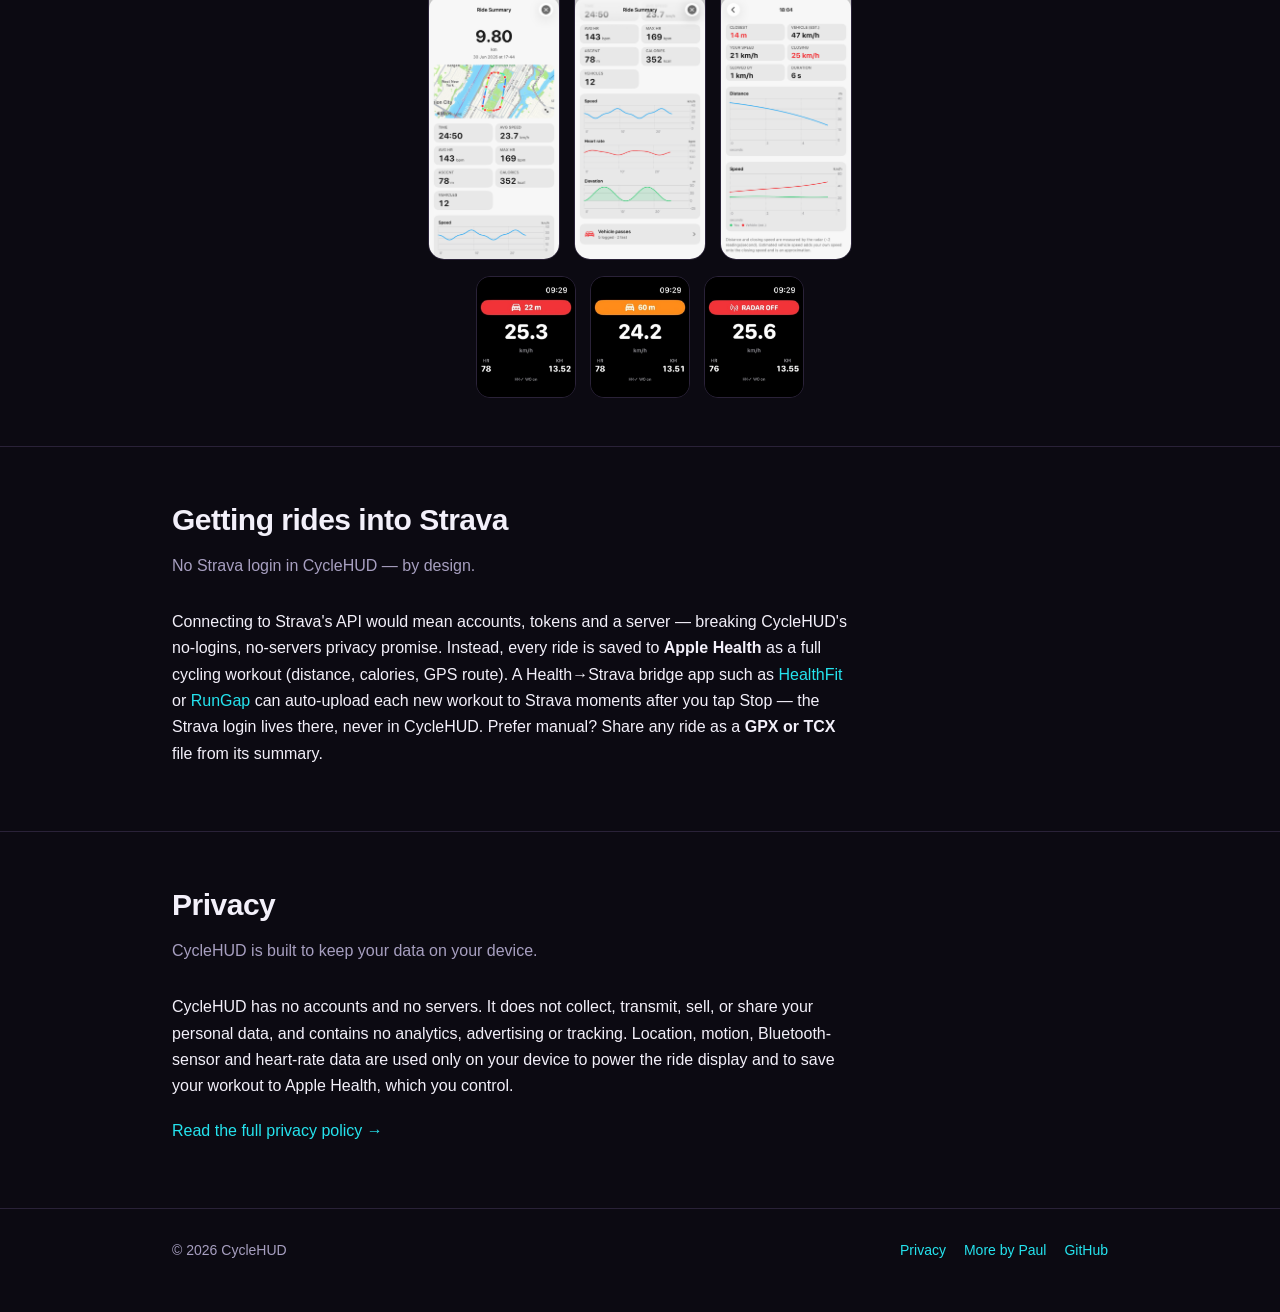
==== commit 7e35ea09: "Add 'More by Paul' footer link to aboutme.robbo-online.uk Co-Authored-By: Claude Fable 5 <noreply@an" ====
--- a/docs/index.html
+++ b/docs/index.html
@@ -243,6 +243,7 @@
       <span>© <span id="yr"></span> CycleHUD</span>
       <nav>
         <a href="privacy.html">Privacy</a>
+        <a href="https://aboutme.robbo-online.uk">More by Paul</a>
         <a href="https://github.com/paulrobinson010/CycleHUD">GitHub</a>
       </nav>
     </div>
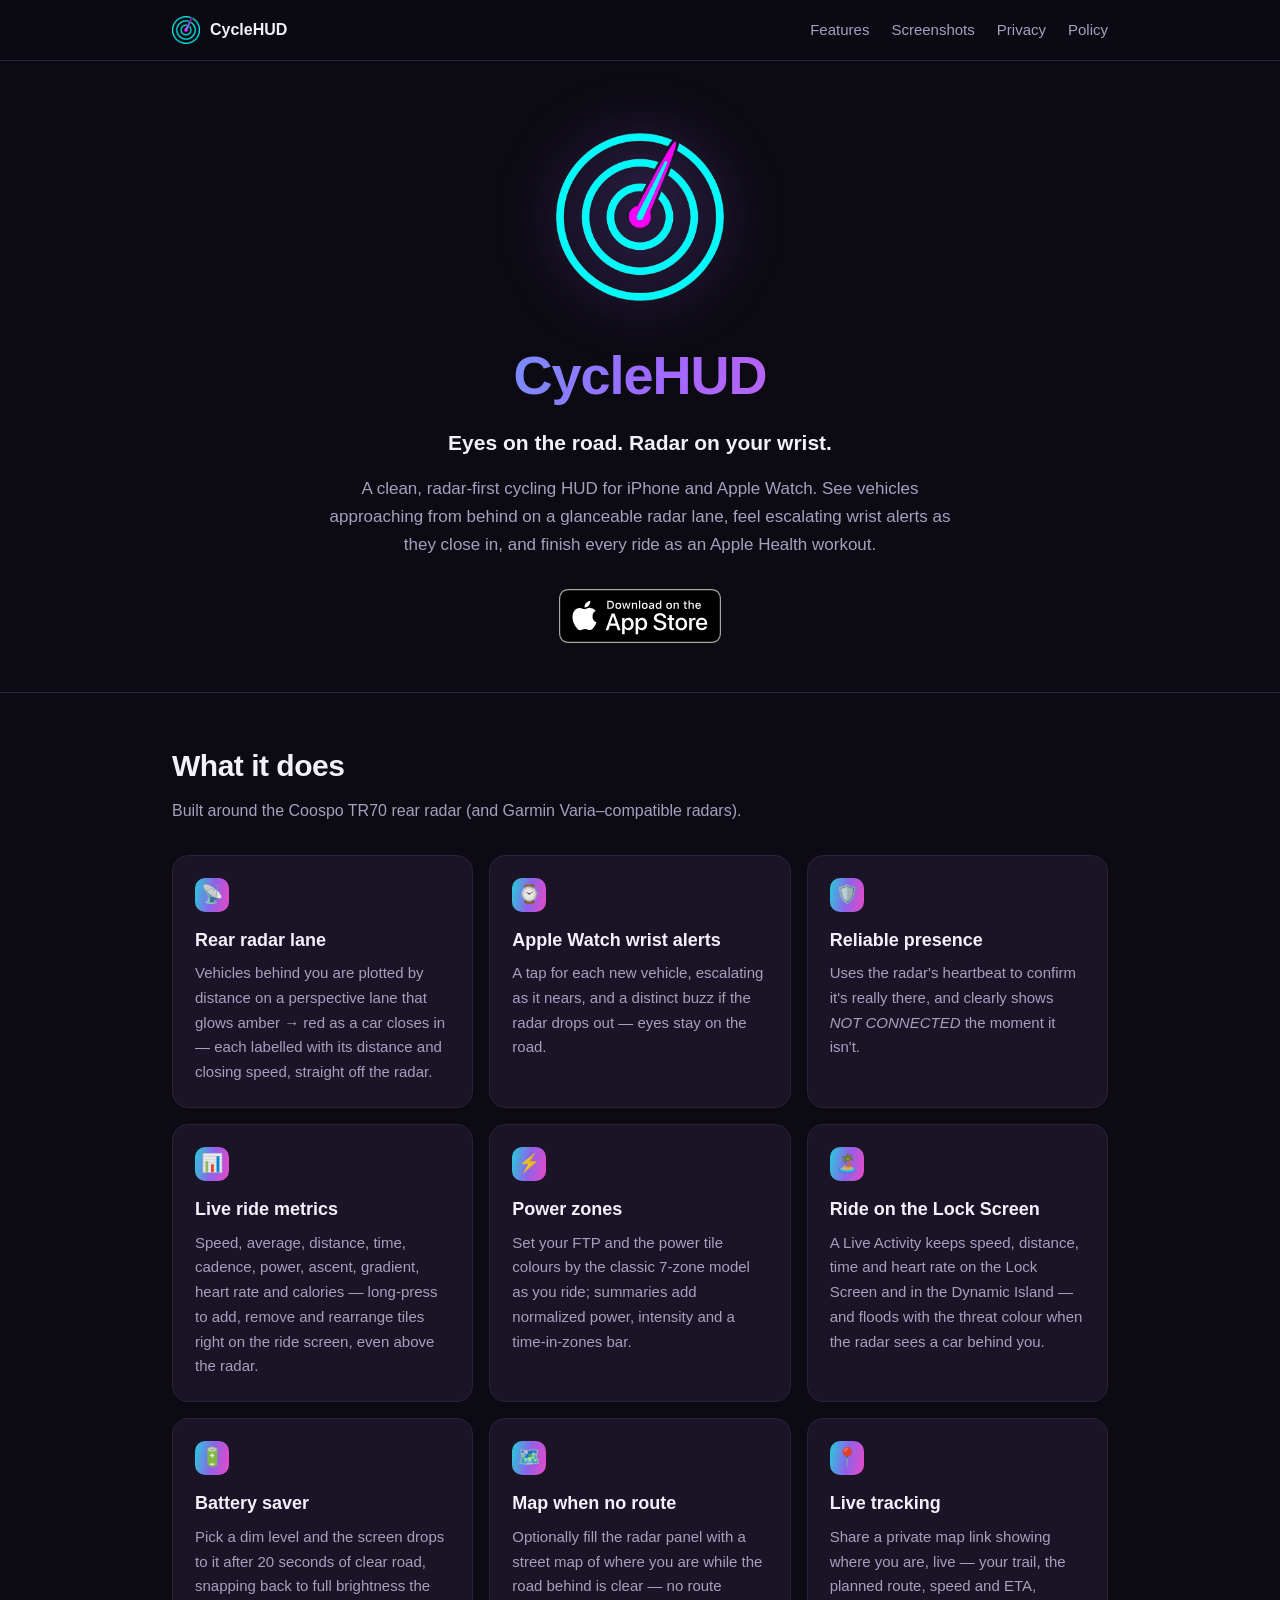
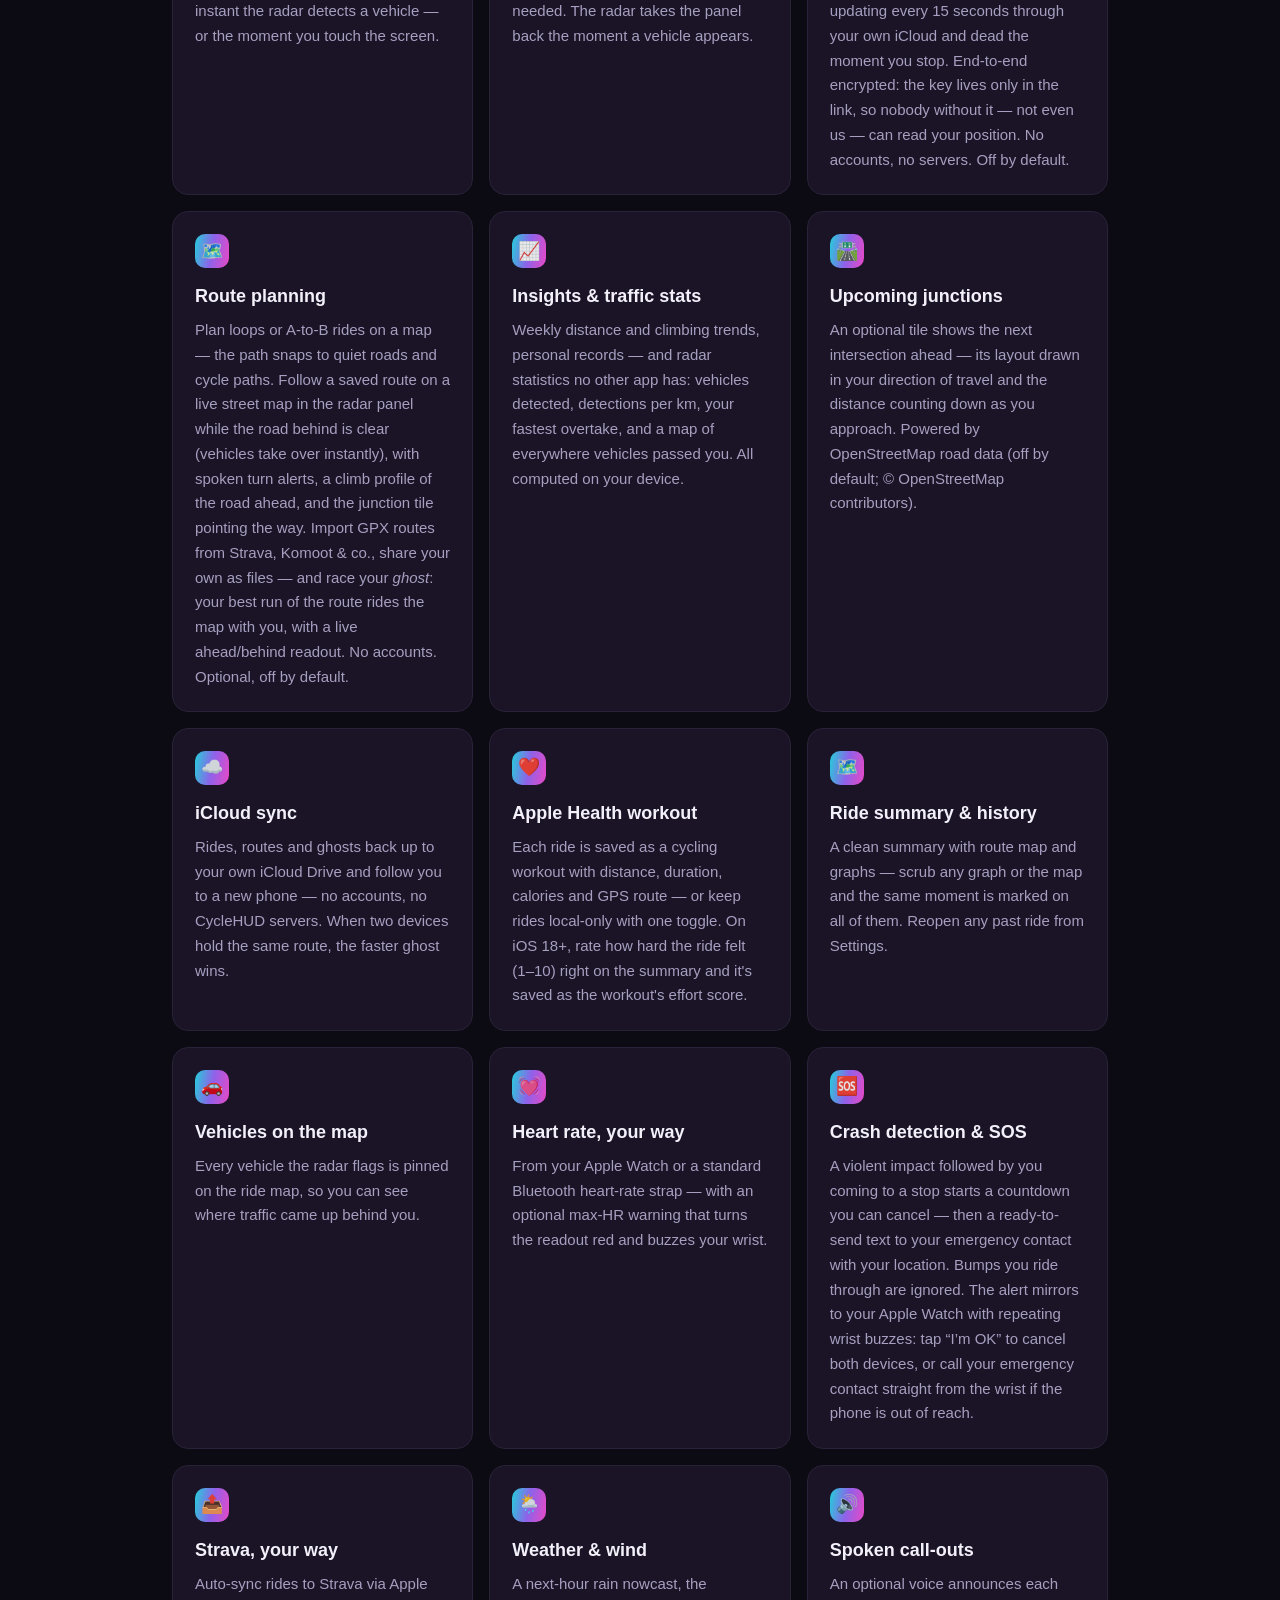
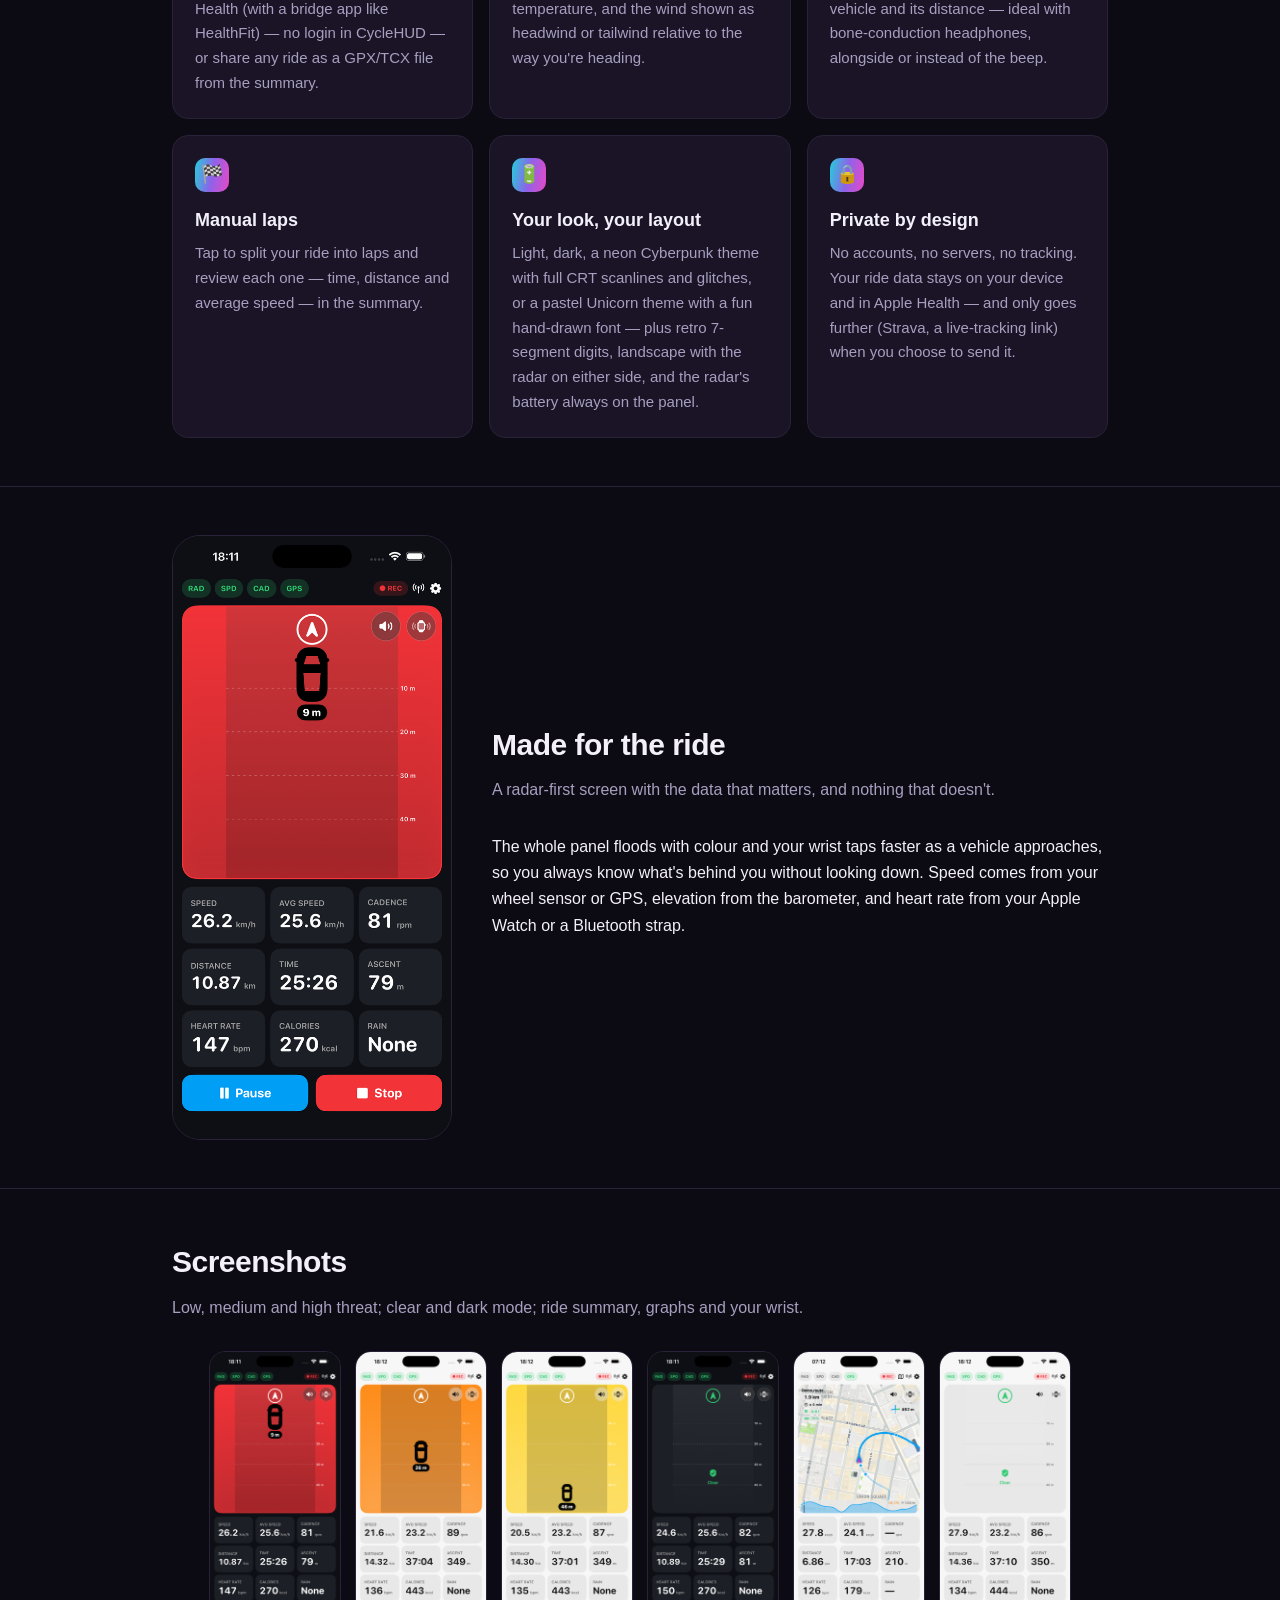
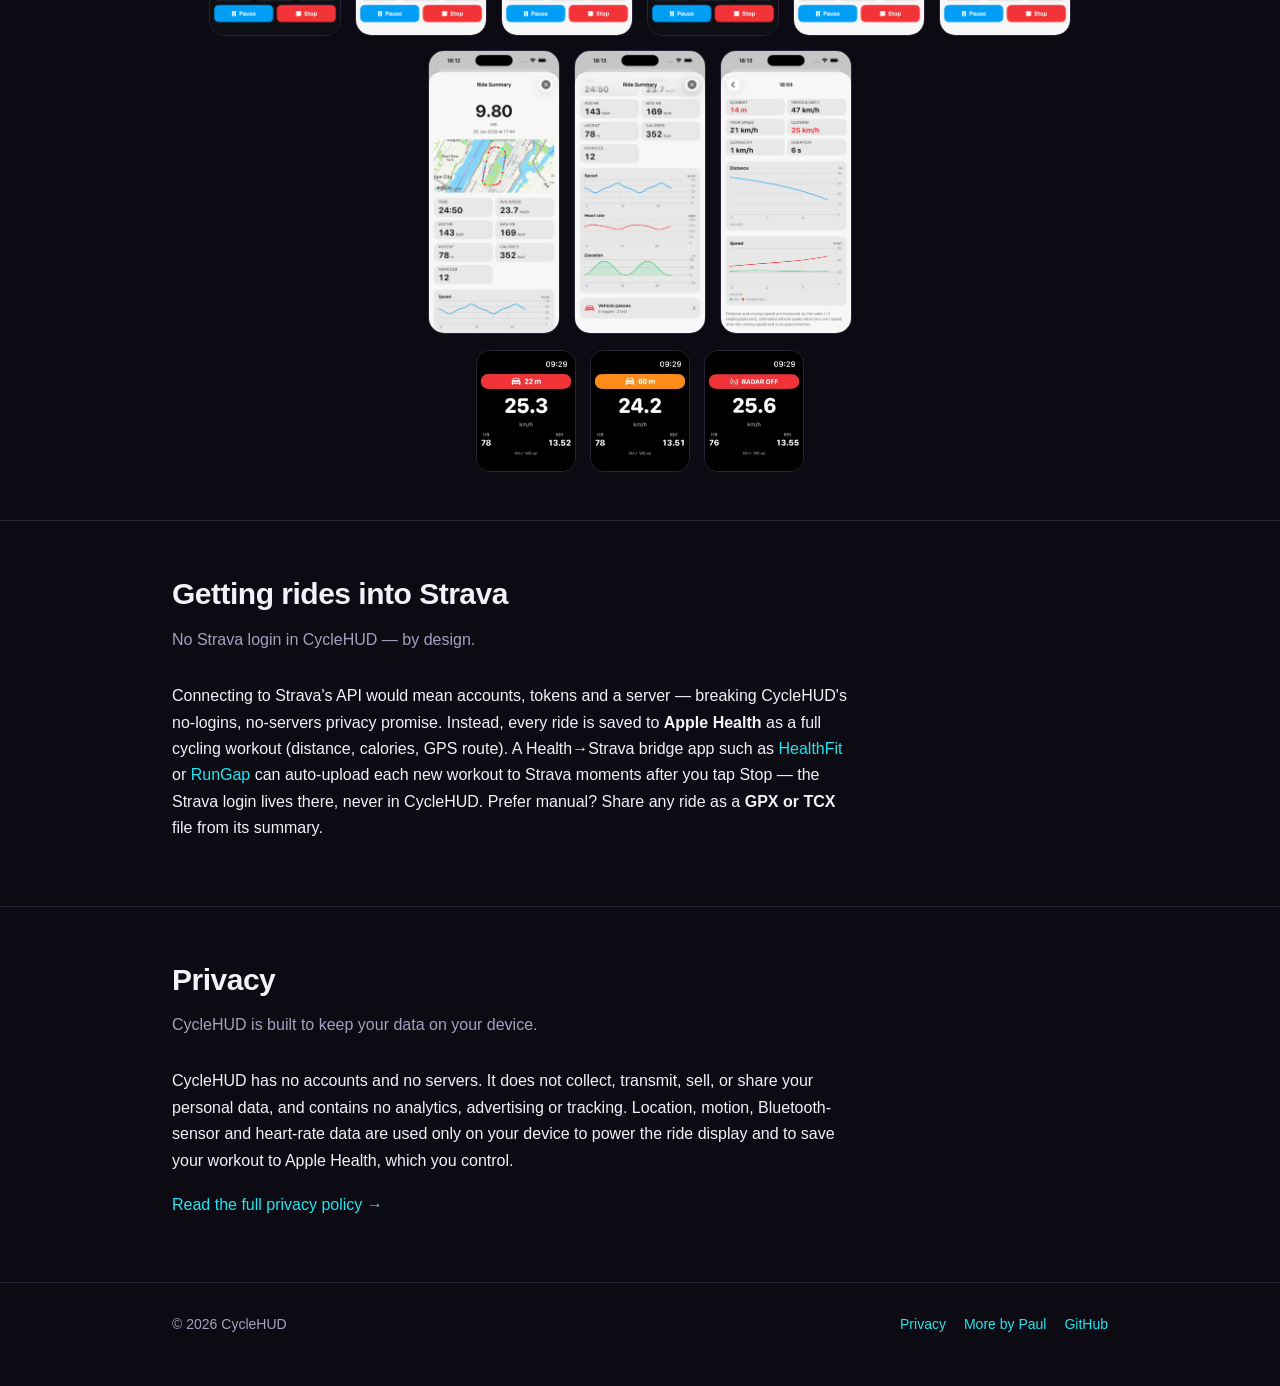
==== commit 1db5479d: "Dim level picker + free-ride map panel Screen dimming becomes a choice of brightness instead of a fi" ====
--- a/docs/index.html
+++ b/docs/index.html
@@ -81,7 +81,12 @@
           <div class="card">
             <div class="dot">🔋</div>
             <h3>Battery saver</h3>
-            <p>The screen gently dims after 20 seconds of clear road and snaps back to full brightness the instant the radar detects a vehicle — or the moment you touch the screen.</p>
+            <p>Pick a dim level and the screen drops to it after 20 seconds of clear road, snapping back to full brightness the instant the radar detects a vehicle — or the moment you touch the screen.</p>
+          </div>
+          <div class="card">
+            <div class="dot">🗺️</div>
+            <h3>Map when no route</h3>
+            <p>Optionally fill the radar panel with a street map of where you are while the road behind is clear — no route needed. The radar takes the panel back the moment a vehicle appears.</p>
           </div>
           <div class="card">
             <div class="dot">📍</div>
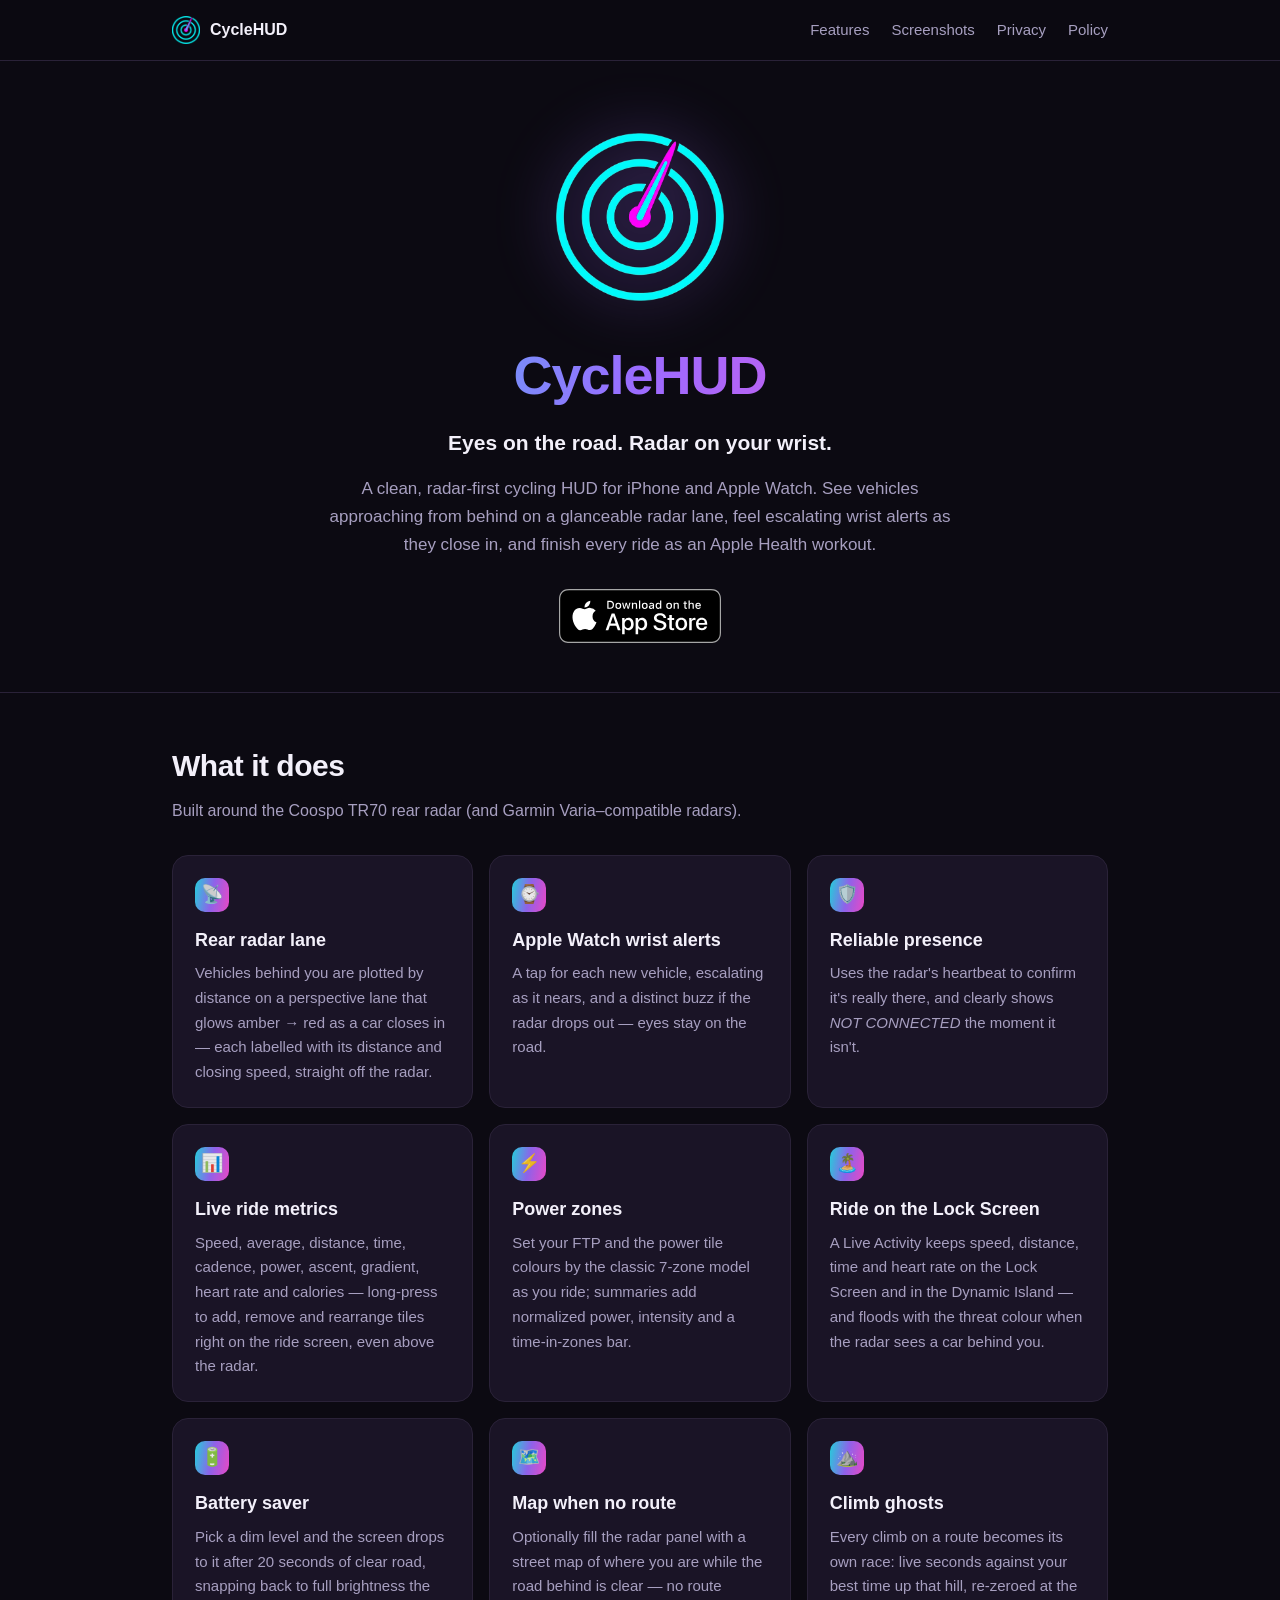
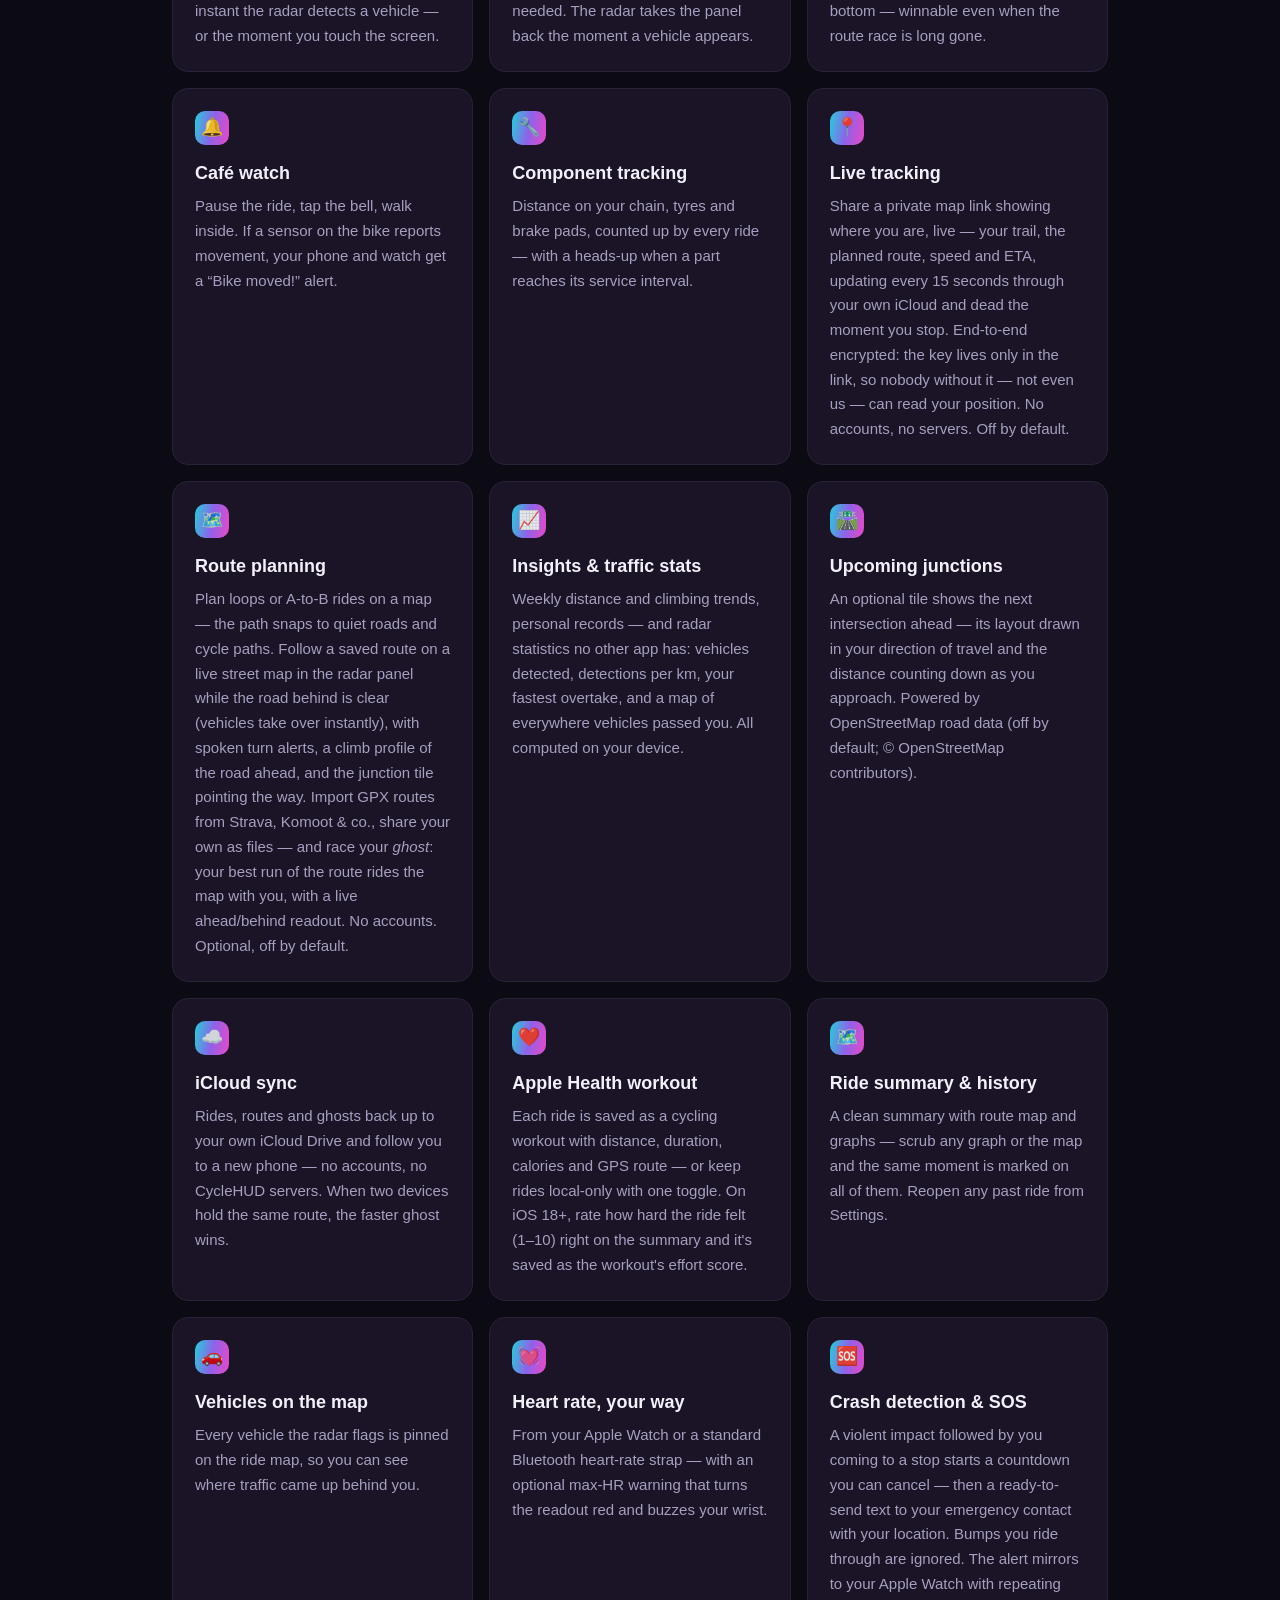
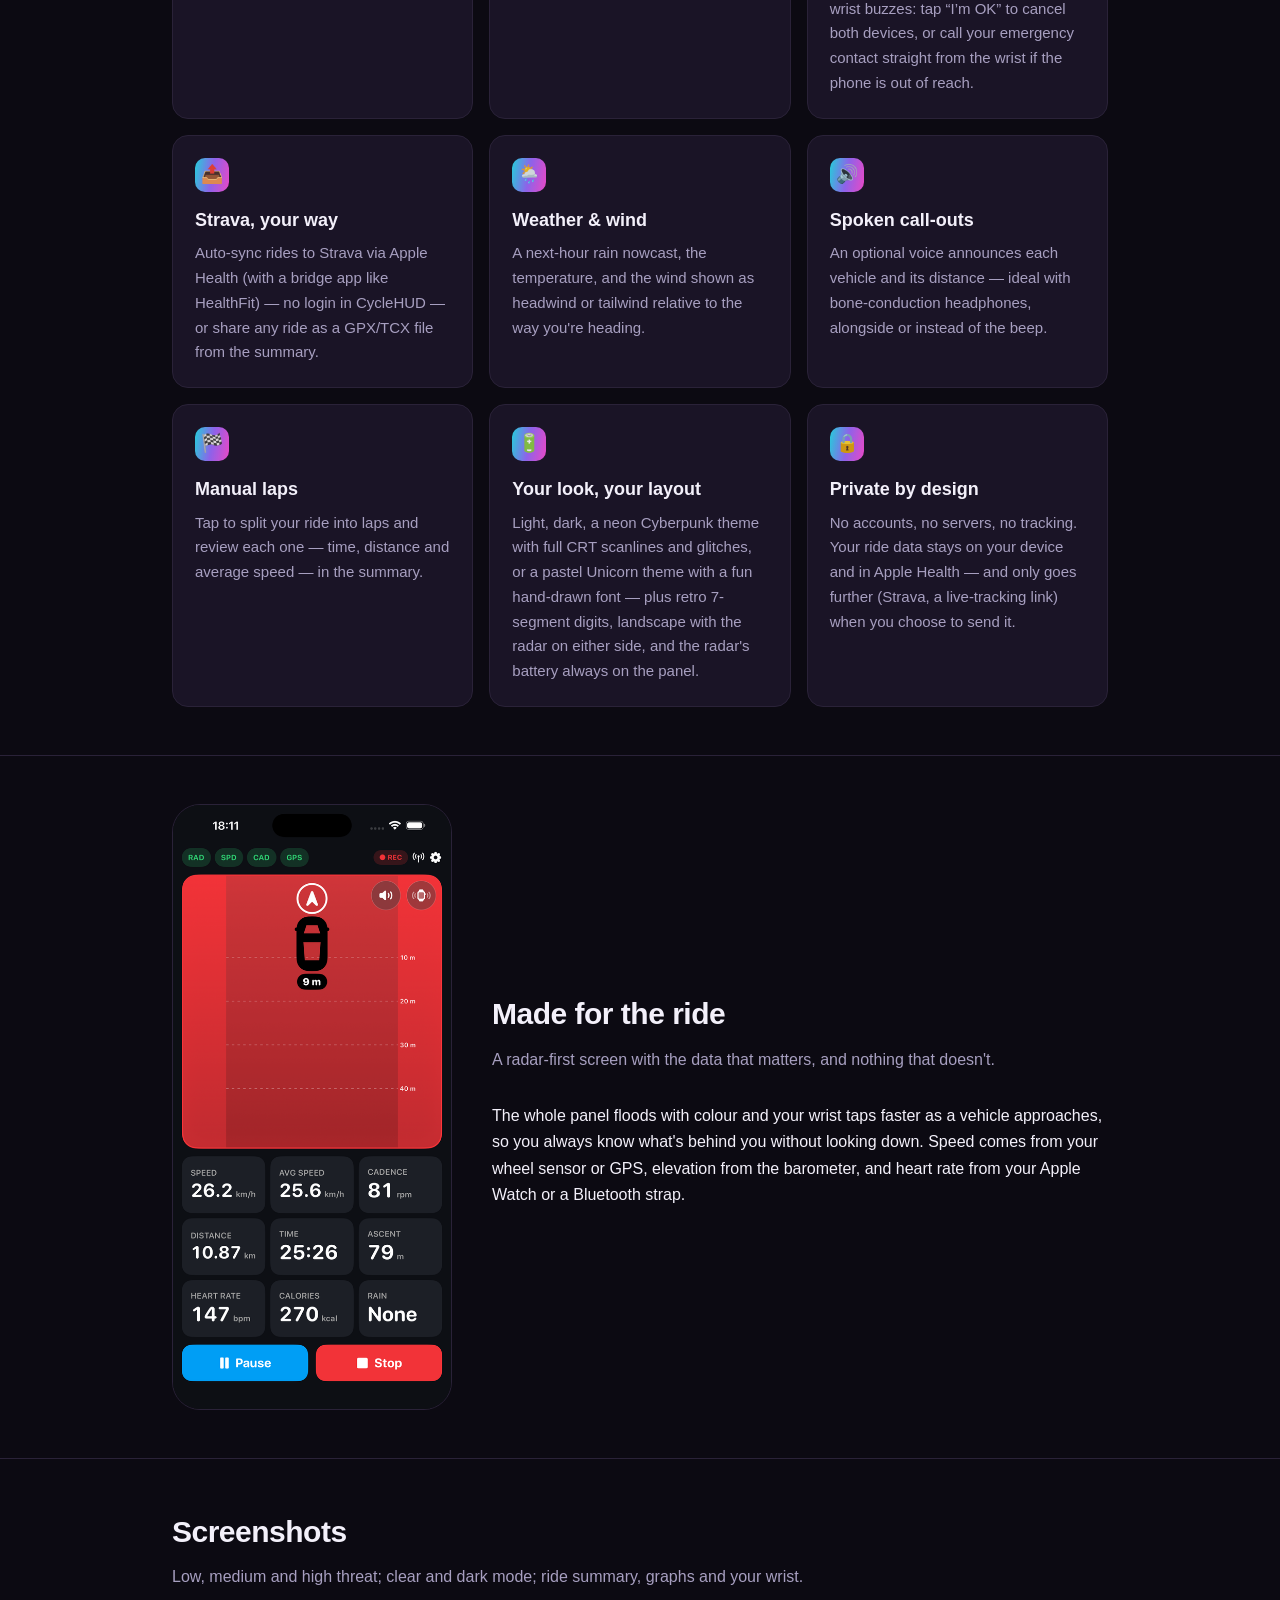
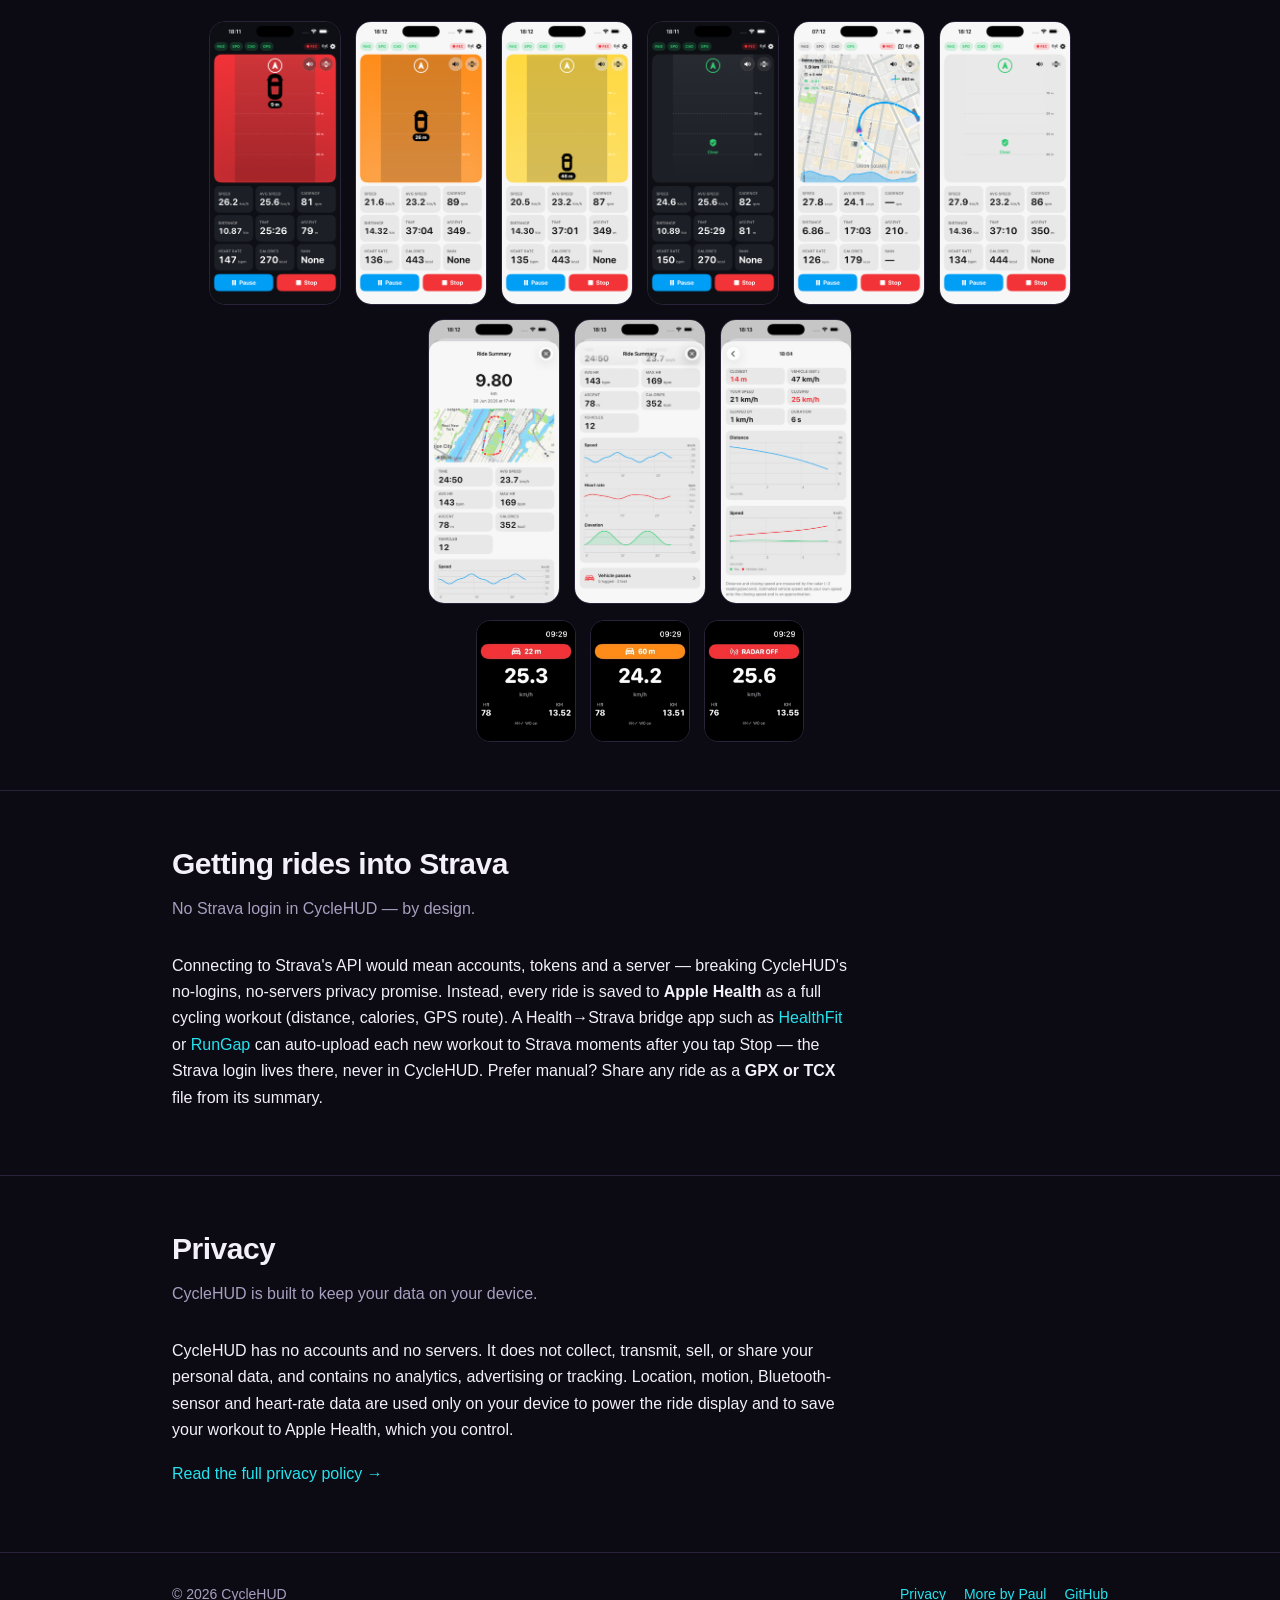
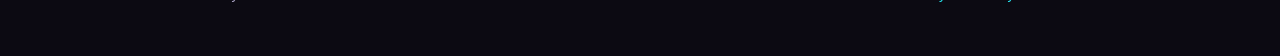
==== commit 44fe5418: "v1.8 features: climb ghosts, cafe watch, component tracking Climb ghosts: on a route with a best tim" ====
--- a/docs/index.html
+++ b/docs/index.html
@@ -89,6 +89,21 @@
             <p>Optionally fill the radar panel with a street map of where you are while the road behind is clear — no route needed. The radar takes the panel back the moment a vehicle appears.</p>
           </div>
           <div class="card">
+            <div class="dot">⛰️</div>
+            <h3>Climb ghosts</h3>
+            <p>Every climb on a route becomes its own race: live seconds against your best time up that hill, re-zeroed at the bottom — winnable even when the route race is long gone.</p>
+          </div>
+          <div class="card">
+            <div class="dot">🔔</div>
+            <h3>Café watch</h3>
+            <p>Pause the ride, tap the bell, walk inside. If a sensor on the bike reports movement, your phone and watch get a “Bike moved!” alert.</p>
+          </div>
+          <div class="card">
+            <div class="dot">🔧</div>
+            <h3>Component tracking</h3>
+            <p>Distance on your chain, tyres and brake pads, counted up by every ride — with a heads-up when a part reaches its service interval.</p>
+          </div>
+          <div class="card">
             <div class="dot">📍</div>
             <h3>Live tracking</h3>
             <p>Share a private map link showing where you are, live — your trail, the planned route, speed and ETA, updating every 15 seconds through your own iCloud and dead the moment you stop. End-to-end encrypted: the key lives only in the link, so nobody without it — not even us — can read your position. No accounts, no servers. Off by default.</p>
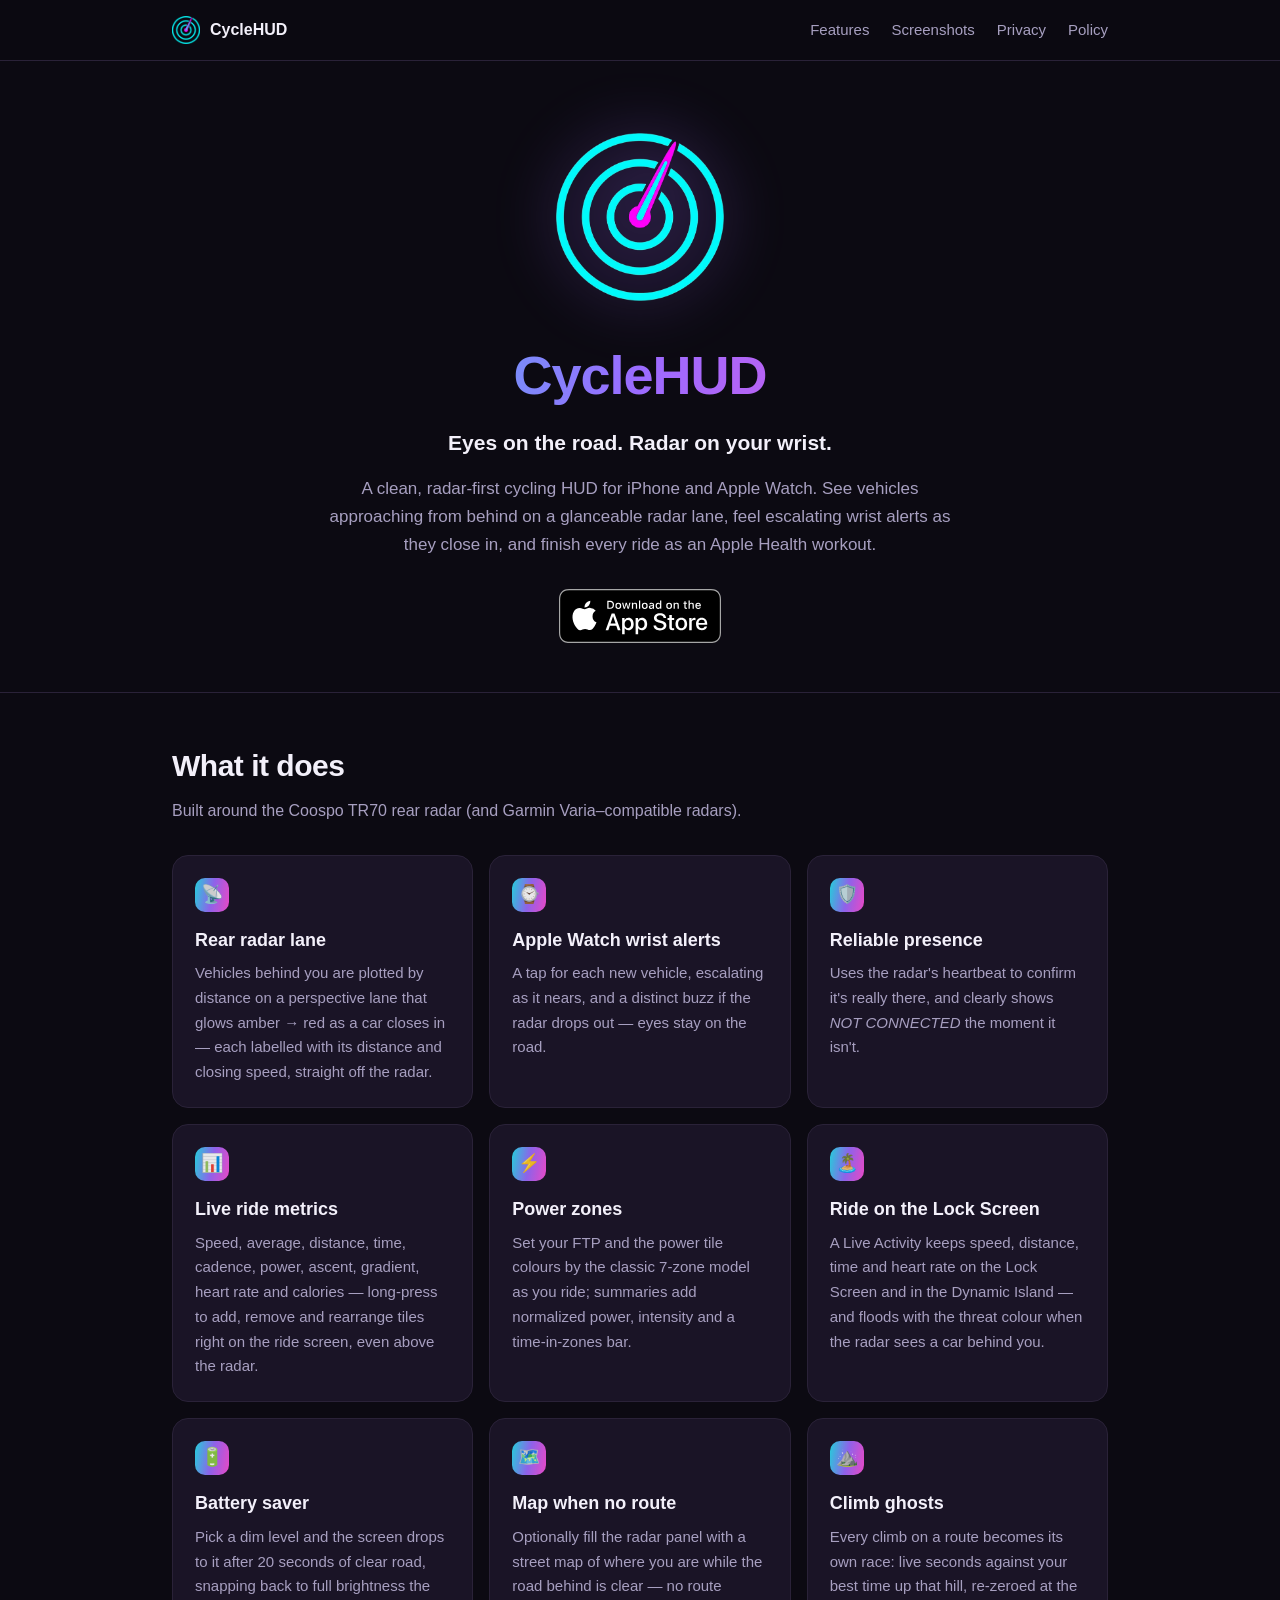
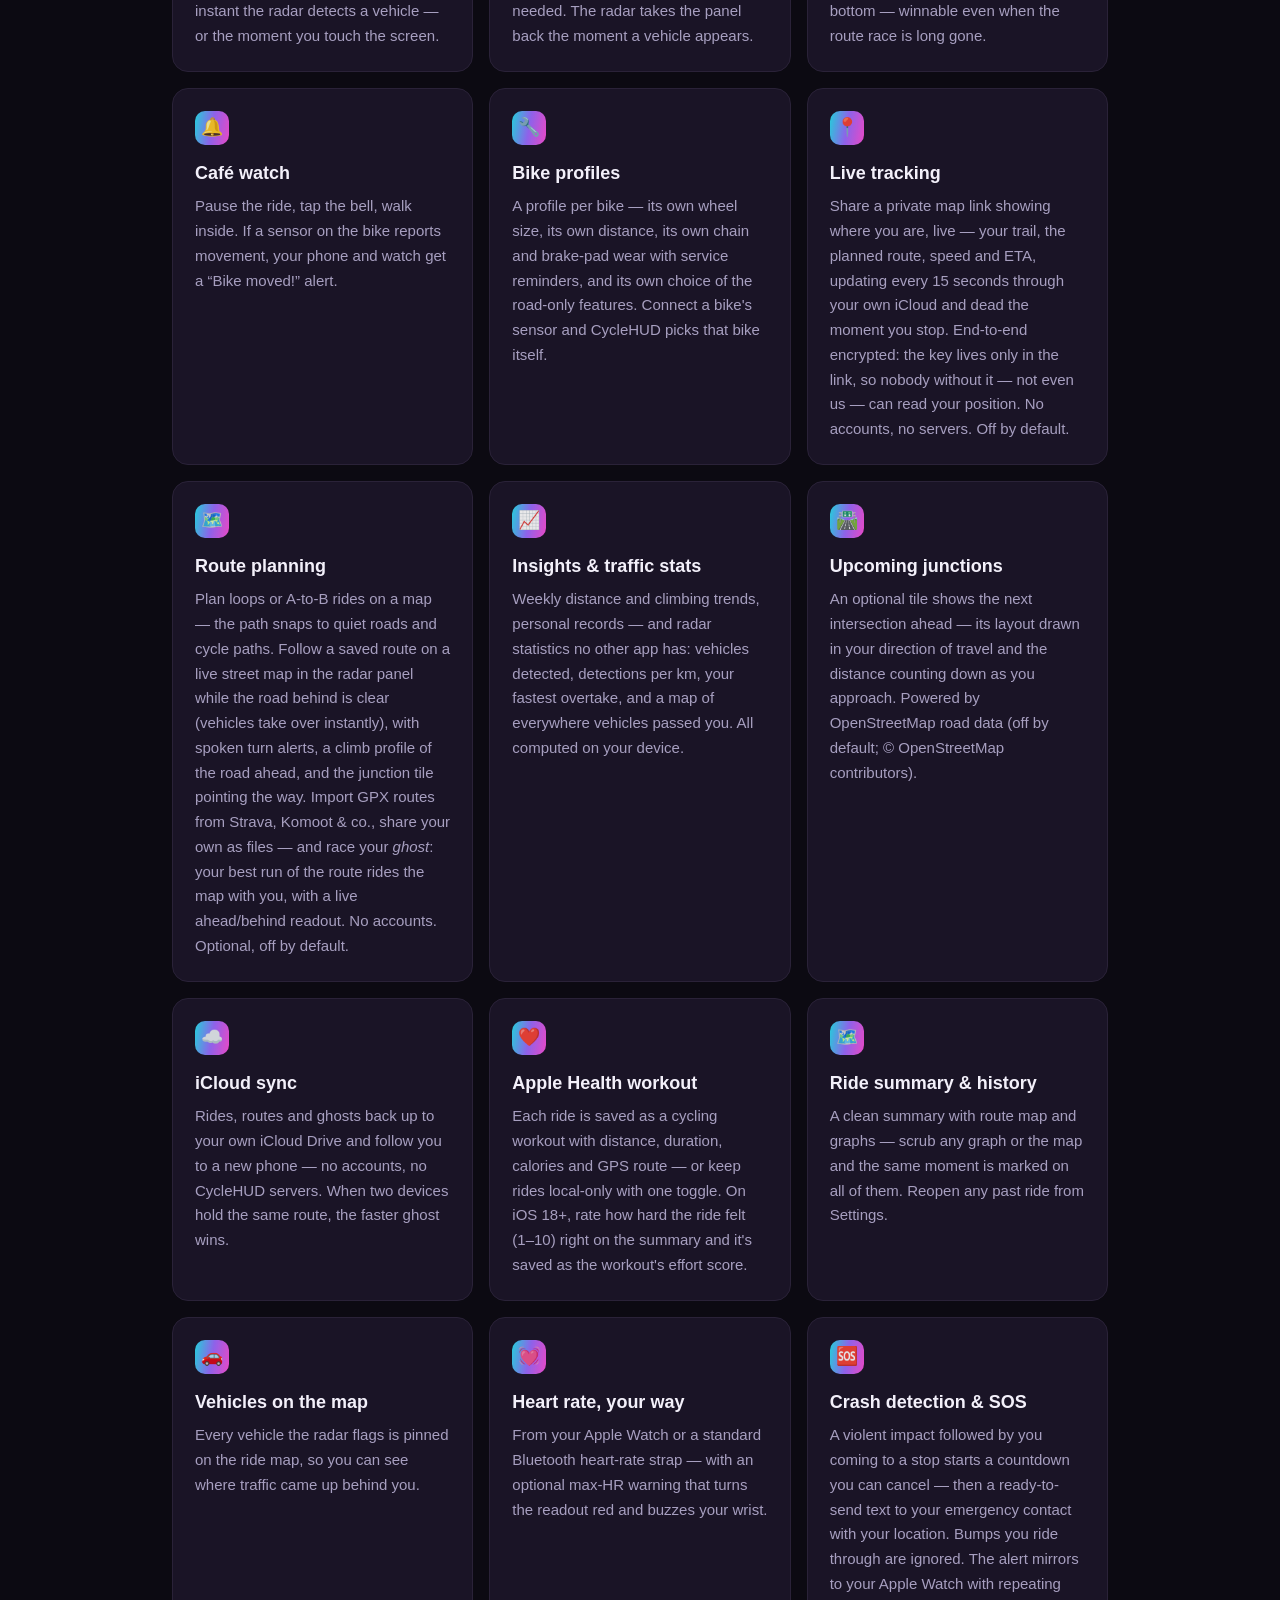
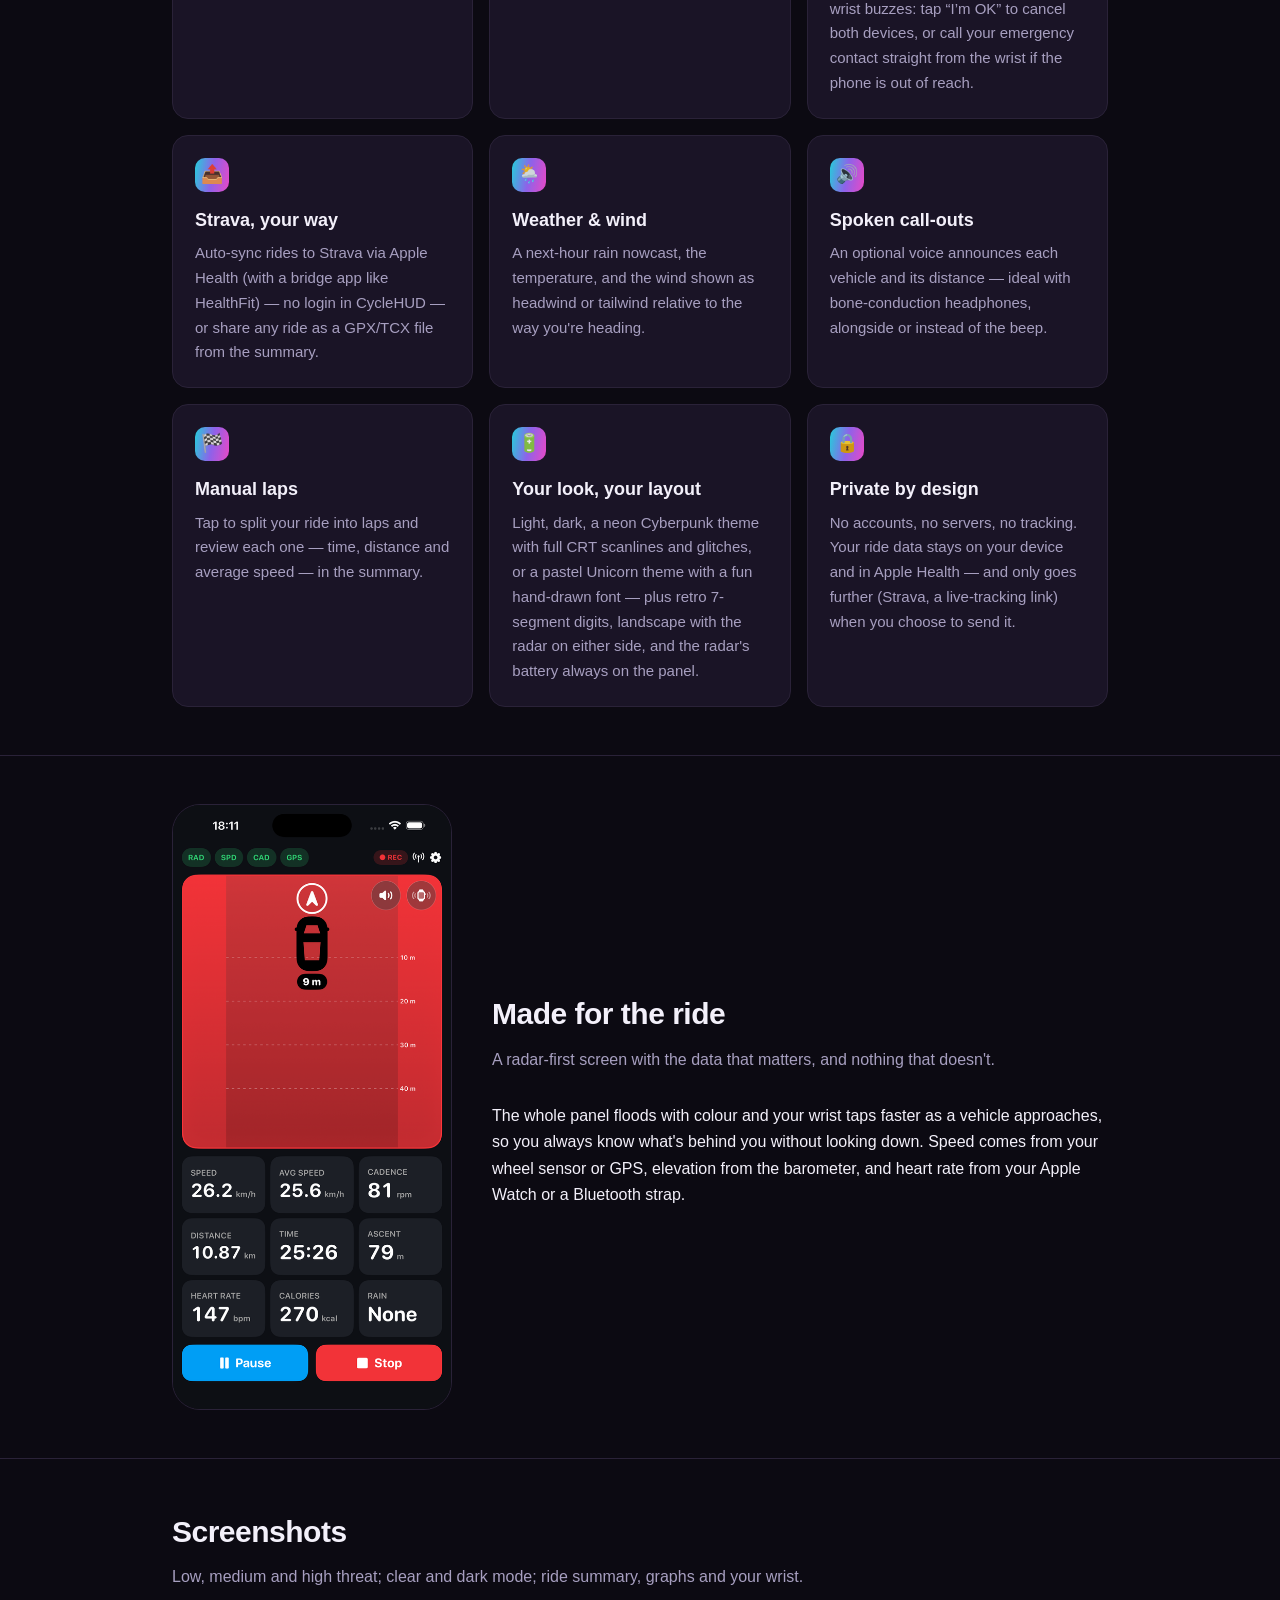
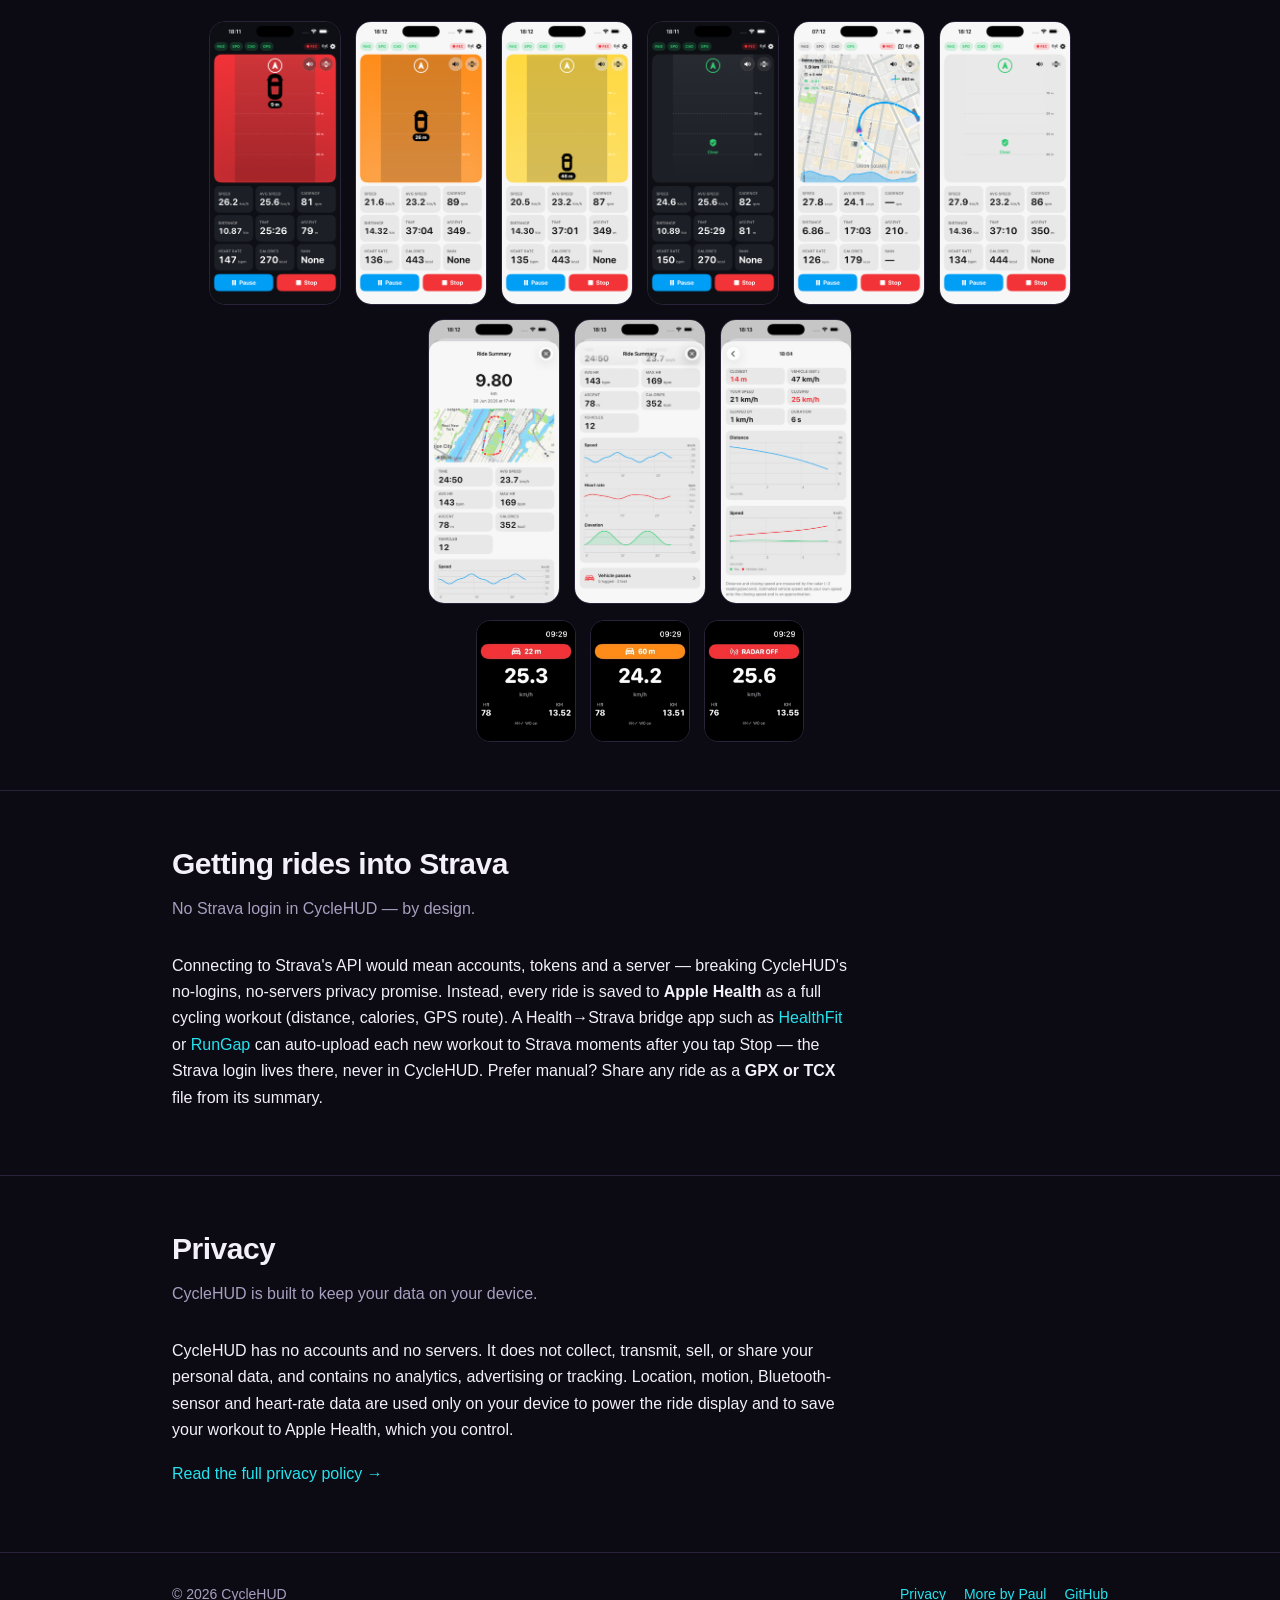
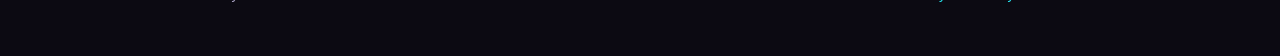
==== commit 2073ab45: "Bike profiles: a profile per bike, each with its own wheel, wear and features Riding more than one b" ====
--- a/docs/index.html
+++ b/docs/index.html
@@ -5,6 +5,7 @@
   <meta name="viewport" content="width=device-width, initial-scale=1">
   <title>CycleHUD — radar-first cycling HUD for iPhone &amp; Apple Watch</title>
   <meta name="description" content="CycleHUD is a clean, radar-first cycling HUD for iPhone and Apple Watch. See vehicles approaching from behind, feel wrist alerts, and save each ride to Apple Health.">
+  <meta name="apple-itunes-app" content="app-id=6784582667">
   <link rel="icon" href="logo.png">
   <link rel="stylesheet" href="style.css">
   <meta property="og:title" content="CycleHUD">
@@ -100,8 +101,8 @@
           </div>
           <div class="card">
             <div class="dot">🔧</div>
-            <h3>Component tracking</h3>
-            <p>Distance on your chain, tyres and brake pads, counted up by every ride — with a heads-up when a part reaches its service interval.</p>
+            <h3>Bike profiles</h3>
+            <p>A profile per bike — its own wheel size, its own distance, its own chain and brake-pad wear with service reminders, and its own choice of the road-only features. Connect a bike's sensor and CycleHUD picks that bike itself.</p>
           </div>
           <div class="card">
             <div class="dot">📍</div>
